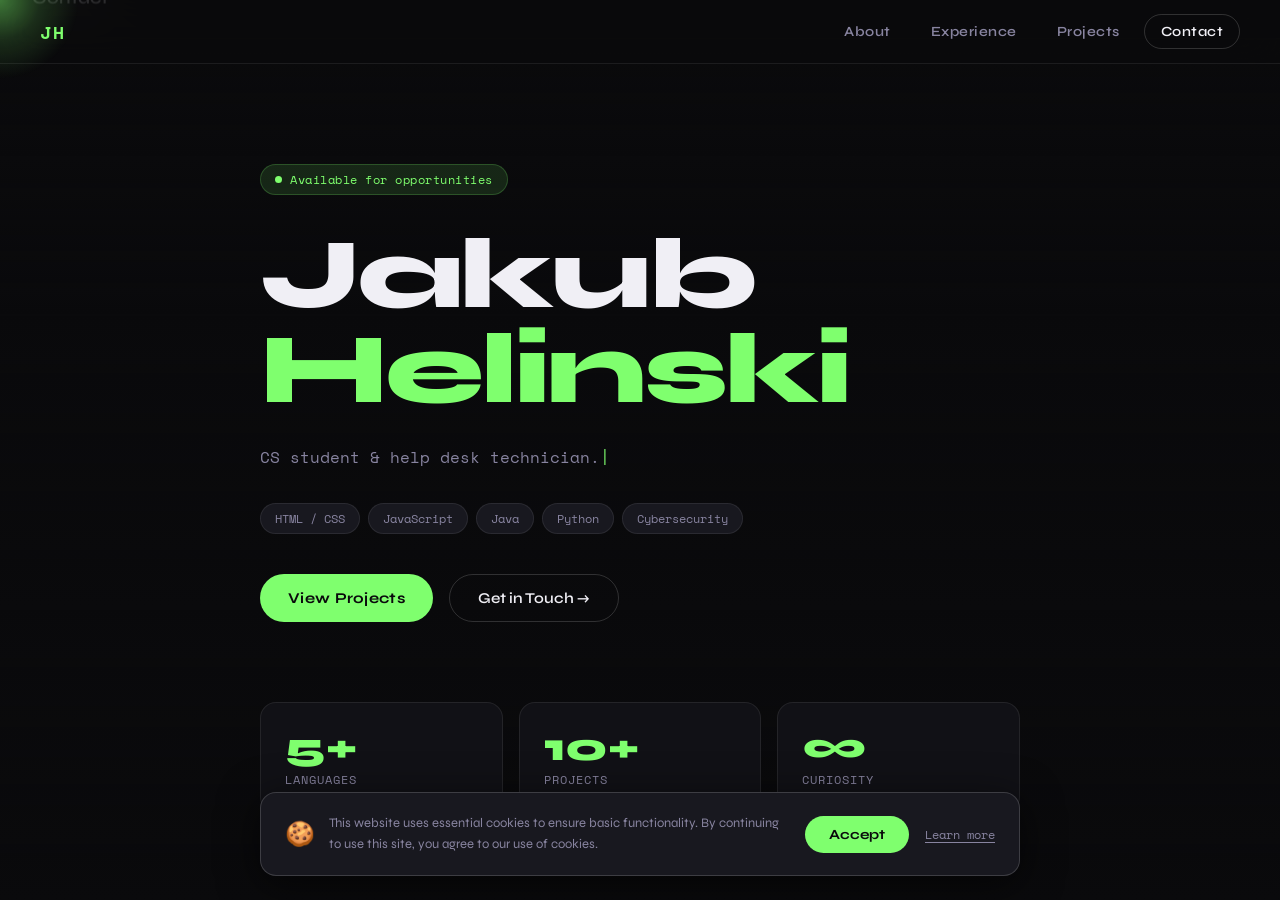
==== index.html @ bdeb1940 "Add files via upload" ====
<!DOCTYPE html>
<html lang="en">
<head>
    <meta charset="UTF-8">
    <meta name="viewport" content="width=device-width, initial-scale=1.0">
    <title>Jakub Helinski</title>
    <link rel="preconnect" href="https://fonts.googleapis.com">
    <link href="https://fonts.googleapis.com/css2?family=Space+Mono:ital,wght@0,400;0,700;1,400&family=Syne:wght@400;600;700;800&display=swap" rel="stylesheet">
    <link rel="stylesheet" href="style.css">
    <link rel="icon" type="image/png" sizes="32x32" href="logo/favicon-32x32.png">
    <link rel="icon" type="image/png" sizes="16x16" href="logo/favicon-16x16.png">
    <link rel="apple-touch-icon" sizes="180x180" href="logo/apple-touch-icon.png">
    <meta name="description" content="Jakub Helinski — CS student, help desk technician, and developer passionate about cybersecurity and building cool things.">

    <!-- Google / Search preview -->
    <meta property="og:title" content="Jakub Helinski">
    <meta property="og:url" content="https://jakubhelinski.com">
    <meta property="og:description" content="CS student & developer passionate about cybersecurity and web development.">
    <meta property="og:type" content="website">
    <meta property="og:image" content="https://jakubhelinski.com/preview.png">
</head>
<body>

<!-- Cursor glow -->
<div class="cursor-glow" id="cursor"></div>

<!-- Parallax mountain background -->
<div class="mountain-bg" id="mountain-bg"></div>
<div class="mountain-overlay"></div>

<!-- NAV -->
<nav class="nav" id="nav">
    <a href="#" class="nav-logo" onclick="showSection('home')">JH</a>
    <div class="nav-links">
        <button class="nav-btn" onclick="showSection('about')">About</button>
        <button class="nav-btn" onclick="showSection('resume')">Experience</button>
        <button class="nav-btn" onclick="showSection('projects')">Projects</button>
        <button class="nav-btn contact-btn" onclick="showSection('contact')">Contact</button>
    </div>
    <button class="hamburger" id="hamburger" aria-label="Menu">
        <span></span><span></span><span></span>
    </button>
</nav>

<!-- Mobile drawer -->
<div class="mobile-menu" id="mobile-menu">
    <button onclick="showSection('about'); closeMobile()">About</button>
    <button onclick="showSection('resume'); closeMobile()">Experience</button>
    <button onclick="showSection('projects'); closeMobile()">Projects</button>
    <button onclick="showSection('contact'); closeMobile()">Contact</button>
</div>

<!-- MAIN -->
<main class="main">

    <!-- HOME -->
    <section class="section active" id="section-home">
        <div class="hero">
            <div class="hero-tag">
                <span class="dot"></span>
                Available for opportunities
            </div>
            <h1 class="hero-title">
                <span class="line">Jakub</span>
                <span class="line accent">Helinski</span>
            </h1>
            <p class="hero-sub" id="typed-sub"></p>
            <div class="hero-chips">
                <span class="chip">HTML / CSS</span>
                <span class="chip">JavaScript</span>
                <span class="chip">Java</span>
                <span class="chip">Python</span>
                <span class="chip">Cybersecurity</span>
            </div>
            <div class="hero-actions">
                <button class="btn-primary" onclick="showSection('projects')">View Projects</button>
                <button class="btn-ghost" onclick="showSection('contact')">Get in Touch →</button>
            </div>
        </div>
        <!-- Floating stat cards -->
        <div class="stat-cards">
            <div class="stat-card">
                <span class="stat-num">5+</span>
                <span class="stat-label">Languages</span>
            </div>
            <div class="stat-card">
                <span class="stat-num">10+</span>
                <span class="stat-label">Projects</span>
            </div>
            <div class="stat-card">
                <span class="stat-num">∞</span>
                <span class="stat-label">Curiosity</span>
            </div>
        </div>
    </section>

    <!-- ABOUT -->
    <section class="section" id="section-about">
        <div class="page-header">
            <span class="page-num">01</span>
            <h2 class="page-title">About Me</h2>
        </div>
        <div class="about-grid">
            <div class="about-text">
                <p>I'm a computer science student and help desk technician with a passion for coding and cybersecurity. Between coursework and work, I'm constantly building, learning, and pushing the limits of what I can create.</p>
                <p>My goal is to grow into a professional programmer or cybersecurity specialist — someone who builds things that matter and protects systems that need it.</p>
                <div class="thm-badge">
                    <iframe src="https://tryhackme.com/api/v2/badges/public-profile?userPublicId=4983279" title="TryHackMe badge"></iframe>
                </div>
            </div>
            <div class="skills-panel">
                <div class="skills-group">
                    <h3 class="skills-label">Proficient</h3>
                    <div class="skill-pills">
                        <span class="pill pill-green">HTML</span>
                        <span class="pill pill-green">CSS</span>
                        <span class="pill pill-green">JavaScript</span>
                        <span class="pill pill-green">Java</span>
                        <span class="pill pill-green">Python</span>
                    </div>
                </div>
                <div class="skills-group">
                    <h3 class="skills-label">Familiar</h3>
                    <div class="skill-pills">
                        <span class="pill pill-dim">PHP</span>
                        <span class="pill pill-dim">MySQL</span>
                        <span class="pill pill-dim">C++</span>
                        <span class="pill pill-dim">C</span>
                    </div>
                </div>
                <div class="skills-group">
                    <h3 class="skills-label">Interests</h3>
                    <div class="skill-pills">
                        <span class="pill pill-blue">Cybersecurity</span>
                        <span class="pill pill-blue">Web Dev</span>
                        <span class="pill pill-blue">Linux</span>
                        <span class="pill pill-blue">Networking</span>
                    </div>
                </div>
            </div>
        </div>
    </section>


    <!-- RESUME -->
    <section class="section" id="section-resume">
        <div class="page-header">
            <span class="page-num">02</span>
            <h2 class="page-title">Experience</h2>
            <div class="download-wrap">
                <button class="btn-download" id="download-btn" onclick="toggleLangPicker()">
                    ⬇ Download Resume
                </button>
                <div class="lang-picker" id="lang-picker">
                    <a href="resume_en.pdf" target="_blank" rel="noopener" class="lang-option">
                        <span class="lang-flag">🇺🇸</span>
                        <div>
                            <span class="lang-name">English</span>
                            <span class="lang-sub">Resume</span>
                        </div>
                    </a>
                    <a href="resume_pl.pdf" target="_blank" rel="noopener" class="lang-option">
                        <span class="lang-flag">🇵🇱</span>
                        <div>
                            <span class="lang-name">Polish</span>
                            <span class="lang-sub">Klasyczne CV</span>
                        </div>
                    </a>
                </div>
            </div>
        </div>
        <div class="timeline-wrap">
            <div class="timeline">

                <div class="timeline-item">
                    <div class="timeline-marker current"></div>
                    <div class="timeline-card">
                        <div class="timeline-header">
                            <div>
                                <h3 class="timeline-role">Service Desk Student Assistant</h3>
                                <span class="timeline-employer">University of Colorado Denver | Anschutz Medical Campus</span>
                            </div>
                            <div class="timeline-meta">
                                <span class="timeline-badge current-badge">Current</span>
                                <span class="timeline-date">03/2026 — Present</span>
                                <span class="timeline-location">📍 Denver, CO USA</span>
                            </div>
                        </div>
                        <ul class="timeline-bullets">
                            <li>Providing account and software support for students, faculty, and staff of Denver and Anschutz campuses</li>
                            <li>Working in CISCO Finesse, DUO, Oracle Identity Manager and Confluence</li>
                        </ul>
                        <div class="timeline-tags">
                            <span class="pill pill-green">IT Support</span>
                            <span class="pill pill-green">Active Directory</span>
                            <span class="pill pill-green">TeamDynamix</span>
                            <span class="pill pill-green">DUO</span>
                            <span class="pill pill-green">Confluence</span>
                            <span class="pill pill-green">Finesse</span>
                            <span class="pill pill-green">OIM</span>
                        </div>
                    </div>
                </div>

                <div class="timeline-item">
                    <div class="timeline-marker"></div>
                    <div class="timeline-card">
                        <div class="timeline-header">
                            <div>
                                <h3 class="timeline-role">ITS Help Desk Technician</h3>
                                <span class="timeline-employer">Massasoit Community College</span>
                            </div>
                            <div class="timeline-meta">
                                <span class="timeline-duration">1 yr 4 mos</span>
                                <span class="timeline-date">08/2024 — 12/2025</span>
                                <span class="timeline-location">📍 Brockton, MA USA</span>
                            </div>
                        </div>
                        <ul class="timeline-bullets">
                            <li>Provided IT support to students and faculty</li>
                            <li>Imaged and configured devices for classroom and faculty use</li>
                            <li>Used enterprise tools including Microsoft Azure, Active Directory, TeamDynamix and Argos</li>
                        </ul>
                        <div class="timeline-tags">
                            <span class="pill pill-blue">Azure</span>
                            <span class="pill pill-blue">Active Directory</span>
                            <span class="pill pill-blue">TeamDynamix</span>
                            <span class="pill pill-blue">Argos</span>
                        </div>
                    </div>
                </div>

                <div class="timeline-item">
                    <div class="timeline-marker"></div>
                    <div class="timeline-card">
                        <div class="timeline-header">
                            <div>
                                <h3 class="timeline-role">Intern</h3>
                                <span class="timeline-employer">Tax Office (Urząd Skarbowy w Krośnie)</span>
                            </div>
                            <div class="timeline-meta">
                                <span class="timeline-duration">6 mos</span>
                                <span class="timeline-date">02/2023 — 08/2023</span>
                                <span class="timeline-location">📍 Krosno, Poland</span>
                            </div>
                        </div>
                        <ul class="timeline-bullets">
                            <li>Streamlined office processes for improved efficiency and time management through regular organization and filing</li>
                        </ul>
                        <div class="timeline-tags">
                            <span class="pill pill-dim">Office Administration</span>
                            <span class="pill pill-dim">Process Improvement</span>
                        </div>
                    </div>
                </div>

                <div class="timeline-item">
                    <div class="timeline-marker"></div>
                    <div class="timeline-card">
                        <div class="timeline-header">
                            <div>
                                <h3 class="timeline-role">Intern</h3>
                                <span class="timeline-employer">Mikrotech</span>
                            </div>
                            <div class="timeline-meta">
                                <span class="timeline-duration">8 mos</span>
                                <span class="timeline-date">09/2018 — 05/2019</span>
                                <span class="timeline-location">📍 Krosno, Poland</span>
                            </div>
                        </div>
                        <ul class="timeline-bullets">
                            <li>Gained hands-on experience in various software programs, increasing proficiency and expanding technical skill set</li>
                        </ul>
                        <div class="timeline-tags">
                            <span class="pill pill-dim">Technical Support</span>
                            <span class="pill pill-dim">Software Proficiency</span>
                        </div>
                    </div>
                </div>

            </div>
        </div>
    </section>

    <!-- PROJECTS -->
    <section class="section" id="section-projects">
        <div class="page-header">
            <span class="page-num">03</span>
            <h2 class="page-title">Projects</h2>
        </div>
        <div class="projects-grid">

            <div class="proj-card">
                <div class="proj-header">
                    <span class="proj-icon">🌐</span>
                    <span class="proj-tag">HTML · CSS · JS</span>
                </div>
                <h3>Portfolio Website</h3>
                <p>The exact site you're browsing right now — built from scratch with responsive design, parallax effects, and smooth navigation.</p>
                <div class="proj-footer">
                    <span class="proj-badge">Live</span>
                </div>
            </div>

            <a class="proj-card" href="http://www.krosnoadwokat.pl" target="_blank" rel="noopener">
                <div class="proj-header">
                    <span class="proj-icon">⚖️</span>
                    <span class="proj-tag">HTML · CSS · JS</span>
                </div>
                <h3>Law Firm Website</h3>
                <p>A professional website built with WordPress for a Polish law firm — clean, client-ready, and fully live.</p>
                <div class="proj-footer">
                    <span class="proj-badge proj-badge-gh">Visit ↗</span>
                </div>
            </a>
            
            <a class="proj-card" href="https://helinskij.github.io/paper_football/" target="_blank" rel="noopener">
                <div class="proj-header">
                    <span class="proj-icon">⚽</span>
                    <span class="proj-tag">HTML · CSS · JS</span>
                </div>
                <h3>Paper Football</h3>
                <p>Classic game you probably played on paper in high school, now with better design and available online.</p>
                <div class="proj-footer">
                    <span class="proj-badge proj-badge-gh">Visit ↗</span>
                </div>
            </a>

            <a class="proj-card" href="https://github.com/helinskij/snake_game" target="_blank" rel="noopener">
                <div class="proj-header">
                    <span class="proj-icon">🐍</span>
                    <span class="proj-tag">Python</span>
                </div>
                <h3>Snake Game</h3>
                <p>The classic Snake game recreated in Python — smooth controls, score tracking, and increasing difficulty.</p>
                <div class="proj-footer">
                    <span class="proj-badge proj-badge-gh">GitHub ↗</span>
                </div>
            </a>

            <a class="proj-card" href="https://github.com/helinskij/cross_the_road" target="_blank" rel="noopener">
                <div class="proj-header">
                    <span class="proj-icon">🐸</span>
                    <span class="proj-tag">Python</span>
                </div>
                <h3>Crossy Road</h3>
                <p>A Crossy Road-inspired game built in Python — dodge traffic, cross lanes, and survive as long as you can.</p>
                <div class="proj-footer">
                    <span class="proj-badge proj-badge-gh">GitHub ↗</span>
                </div>
            </a>

            <a class="proj-card" href="https://github.com/helinskij/pong_game" target="_blank" rel="noopener">
                <div class="proj-header">
                    <span class="proj-icon">🏓</span>
                    <span class="proj-tag">Python</span>
                </div>
                <h3>Pong Game</h3>
                <p>The original arcade classic — two paddles, one ball, built entirely in Python with smooth gameplay.</p>
                <div class="proj-footer">
                    <span class="proj-badge proj-badge-gh">GitHub ↗</span>
                </div>
            </a>

            <a class="proj-card" href="https://github.com/helinskij/To-Do-app" target="_blank" rel="noopener">
                <div class="proj-header">
                    <span class="proj-icon">✅</span>
                    <span class="proj-tag">HTML · CSS · JS</span>
                </div>
                <h3>To-Do App</h3>
                <p>A clean, minimal task manager built with vanilla JS. Add, complete, and delete tasks with smooth interactions.</p>
                <div class="proj-footer">
                    <span class="proj-badge proj-badge-gh">GitHub ↗</span>
                </div>
            </a>

            <a class="proj-card" href="https://github.com/helinskij/Calculator" target="_blank" rel="noopener">
                <div class="proj-header">
                    <span class="proj-icon">🔢</span>
                    <span class="proj-tag">HTML · CSS · JS</span>
                </div>
                <h3>Calculator App</h3>
                <p>A fully functional calculator built with HTML, CSS, and JavaScript — clean UI with keyboard support.</p>
                <div class="proj-footer">
                    <span class="proj-badge proj-badge-gh">GitHub ↗</span>
                </div>
            </a>

            <a class="proj-card" href="https://github.com/helinskij/console_blackjack_with_deposit" target="_blank" rel="noopener">
                <div class="proj-header">
                    <span class="proj-icon">🃏</span>
                    <span class="proj-tag">Python</span>
                </div>
                <h3>Console BlackJack</h3>
                <p>A fun console-based Blackjack game in Python — complete with a deposit system, betting, and full game logic.</p>
                <div class="proj-footer">
                    <span class="proj-badge proj-badge-gh">GitHub ↗</span>
                </div>
            </a>

            <a class="proj-card" href="https://github.com/helinskij/bank-management-system" target="_blank" rel="noopener">
                <div class="proj-header">
                    <span class="proj-icon">🏦</span>
                    <span class="proj-tag">Java · OOP</span>
                </div>
                <h3>Bank Management System</h3>
                <p>A Java-based banking simulation showcasing OOP principles — account creation, deposits, withdrawals, and balance checks.</p>
                <div class="proj-footer">
                    <span class="proj-badge proj-badge-gh">GitHub ↗</span>
                </div>
            </a>

            <div class="proj-card proj-card-soon">
                <div class="proj-header">
                    <span class="proj-icon">🚀</span>
                    <span class="proj-tag">In progress</span>
                </div>
                <h3>More coming soon…</h3>
                <p>Always building something new. Check back soon or reach out to collaborate.</p>
                <div class="proj-footer"></div>
            </div>

        </div>
    </section>

    <!-- CONTACT -->
    <section class="section" id="section-contact">
        <div class="page-header">
            <span class="page-num">04</span>
            <h2 class="page-title">Contact</h2>
        </div>
        <div class="contact-wrap">
            <div class="contact-info">
                <p class="contact-tagline">Let's build something great together.</p>
                <div class="contact-email">
                    <span class="contact-email-label">Direct email</span>
                    <a href="mailto:contact@jakubhelinski.com">contact@jakubhelinski.com</a>
                </div>
            </div>
            <form class="contact-form" action="https://formspree.io/f/mnnqgyyn" method="POST">
                <div class="form-row">
                    <div class="form-group">
                        <label for="name">Name</label>
                        <input type="text" id="name" name="name" required placeholder="Your name">
                    </div>
                    <div class="form-group">
                        <label for="email">Email</label>
                        <input type="email" id="email" name="email" required placeholder="you@example.com">
                    </div>
                </div>
                <div class="form-group">
                    <label for="subject">Subject</label>
                    <input type="text" id="subject" name="subject" required placeholder="What's this about?">
                </div>
                <div class="form-group">
                    <label for="message">Message</label>
                    <textarea id="message" name="message" rows="5" required placeholder="Tell me more..."></textarea>
                </div>
                <button type="submit" class="btn-primary">Send Message →</button>
            </form>
        </div>
    </section>

</main>


    <!-- Cookie Banner -->
    <div class="cookie-banner" id="cookie-banner">
        <div class="cookie-content">
            <span class="cookie-icon">🍪</span>
            <p>This website uses essential cookies to ensure basic functionality. By continuing to use this site, you agree to our use of cookies.</p>
        </div>
        <div class="cookie-actions">
            <button class="cookie-accept" onclick="acceptCookies()">Accept</button>
            <a href="https://en.wikipedia.org/wiki/HTTP_cookie" class="cookie-learn">Learn more</a>
        </div>
    </div>
<script src="app.js"></script>
</body>
</html>
---- style.css ----
*, *::before, *::after {
    margin: 0; padding: 0;
    box-sizing: border-box;
}

:root {
    --bg: #0a0a0c;
    --surface: #111116;
    --surface2: #18181f;
    --border: rgba(255,255,255,0.08);
    --border-hover: rgba(255,255,255,0.16);
    --text: #f0eff5;
    --text-muted: #8884a0;
    --accent: #7fff6e;
    --accent-dim: rgba(127,255,110,0.12);
    --accent-glow: rgba(127,255,110,0.3);
    --blue: #5b9bff;
    --blue-dim: rgba(91,155,255,0.12);
    --font-display: 'Syne', sans-serif;
    --font-mono: 'Space Mono', monospace;
    --nav-h: 64px;
    --ease: cubic-bezier(0.16, 1, 0.3, 1);
}

html { scroll-behavior: smooth; }

body {
    background: var(--bg);
    color: var(--text);
    font-family: var(--font-display);
    min-height: 100vh;
    overflow-x: hidden;
    cursor: none;
}

/* ── CURSOR ── */
.cursor-glow {
    width: 160px;
    height: 160px;
    border-radius: 50%;
    background: radial-gradient(circle, rgba(127,255,110,0.45) 0%, rgba(127,255,110,0.15) 35%, transparent 70%);
    position: fixed;
    top: 0; left: 0;
    pointer-events: none;
    transform: translate(-50%, -50%);
    z-index: 9999;
    transition: opacity 0.3s, width 0.3s ease, height 0.3s ease;
}

/* ── MOUNTAIN BG ── */
.mountain-bg {
    position: fixed;
    inset: 0;
    background: url('mountains.png') bottom center / cover no-repeat;
    opacity: 0.18;
    z-index: 0;
    will-change: transform;
}

.mountain-overlay {
    position: fixed;
    inset: 0;
    background: linear-gradient(to bottom, var(--bg) 0%, transparent 35%, var(--bg) 100%);
    z-index: 1;
    pointer-events: none;
}

/* ── NAV ── */
.nav {
    position: fixed;
    top: 0; left: 0; right: 0;
    height: var(--nav-h);
    display: flex;
    align-items: center;
    justify-content: space-between;
    padding: 0 40px;
    z-index: 100;
    backdrop-filter: blur(20px);
    -webkit-backdrop-filter: blur(20px);
    background: rgba(10,10,12,0.7);
    border-bottom: 1px solid var(--border);
    transition: background 0.3s;
}

.nav-logo {
    font-family: var(--font-mono);
    font-size: 18px;
    font-weight: 700;
    color: var(--accent);
    text-decoration: none;
    letter-spacing: 2px;
    cursor: none;
}

.nav-links {
    display: flex;
    gap: 8px;
    align-items: center;
}

.nav-btn {
    background: transparent;
    border: none;
    color: var(--text-muted);
    font-family: var(--font-display);
    font-size: 14px;
    font-weight: 600;
    padding: 8px 16px;
    border-radius: 100px;
    cursor: none;
    transition: color 0.2s, background 0.2s;
    letter-spacing: 0.5px;
}
.nav-btn:hover { color: var(--text); background: rgba(255,255,255,0.06); }

.contact-btn {
    border: 1px solid var(--border-hover) !important;
    color: var(--text) !important;
}
.contact-btn:hover {
    border-color: var(--accent) !important;
    color: var(--accent) !important;
    background: var(--accent-dim) !important;
}

/* hamburger */
.hamburger {
    display: none;
    flex-direction: column;
    gap: 5px;
    background: none;
    border: none;
    cursor: none;
    padding: 4px;
}
.hamburger span {
    display: block;
    width: 22px;
    height: 2px;
    background: var(--text);
    border-radius: 2px;
    transition: all 0.3s var(--ease);
}
.hamburger.open span:nth-child(1) { transform: rotate(45deg) translate(5px,5px); }
.hamburger.open span:nth-child(2) { opacity: 0; }
.hamburger.open span:nth-child(3) { transform: rotate(-45deg) translate(5px,-5px); }

.mobile-menu {
    position: fixed;
    top: var(--nav-h);
    left: 0; right: 0;
    background: rgba(10,10,12,0.97);
    backdrop-filter: blur(20px);
    border-bottom: 1px solid var(--border);
    z-index: 99;
    display: flex;
    flex-direction: column;
    padding: 16px;
    gap: 4px;
    transform: translateY(-110%);
    transition: transform 0.4s var(--ease);
}
.mobile-menu.open { transform: translateY(0); }
.mobile-menu button {
    background: none;
    border: none;
    color: var(--text);
    font-family: var(--font-display);
    font-size: 18px;
    font-weight: 600;
    text-align: left;
    padding: 14px 16px;
    border-radius: 10px;
    cursor: default;
    transition: background 0.2s, color 0.2s;
}
.mobile-menu button:hover { background: var(--surface2); color: var(--accent); }

/* ── MAIN & SECTIONS ── */
.main {
    position: relative;
    z-index: 2;
    min-height: 100vh;
    padding-top: var(--nav-h);
}

.section {
    display: none;
    min-height: calc(100vh - var(--nav-h));
    padding: 80px 60px;
    animation: fadeUp 0.5s var(--ease) both;
}
.section.active { display: block; }

@keyframes fadeUp {
    from { opacity: 0; transform: translateY(24px); }
    to { opacity: 1; transform: translateY(0); }
}

/* ── HOME / HERO ── */
.hero {
    max-width: 760px;
    margin: 0 auto;
    padding-top: 20px;
}

.hero-tag {
    display: inline-flex;
    align-items: center;
    gap: 8px;
    font-family: var(--font-mono);
    font-size: 12px;
    color: var(--accent);
    background: var(--accent-dim);
    border: 1px solid rgba(127,255,110,0.2);
    padding: 6px 14px;
    border-radius: 100px;
    margin-bottom: 32px;
    letter-spacing: 0.5px;
}

.dot {
    width: 7px;
    height: 7px;
    border-radius: 50%;
    background: var(--accent);
    display: inline-block;
    animation: pulse 2s ease-in-out infinite;
}

@keyframes pulse {
    0%, 100% { box-shadow: 0 0 0 0 var(--accent-glow); }
    50% { box-shadow: 0 0 0 6px transparent; }
}

.hero-title {
    font-size: clamp(56px, 9vw, 100px);
    font-weight: 800;
    line-height: 0.95;
    margin-bottom: 28px;
    letter-spacing: -3px;
}

.hero-title .line { display: block; }
.hero-title .accent { color: var(--accent); }

.hero-sub {
    font-family: var(--font-mono);
    font-size: 16px;
    color: var(--text-muted);
    min-height: 24px;
    margin-bottom: 32px;
    line-height: 1.6;
}

.hero-sub::after {
    content: '|';
    animation: blink 1s step-end infinite;
    color: var(--accent);
}

@keyframes blink { 0%,100% { opacity: 1; } 50% { opacity: 0; } }

.hero-chips {
    display: flex;
    flex-wrap: wrap;
    gap: 8px;
    margin-bottom: 40px;
}

.chip {
    font-family: var(--font-mono);
    font-size: 12px;
    padding: 6px 14px;
    background: var(--surface2);
    border: 1px solid var(--border);
    border-radius: 100px;
    color: var(--text-muted);
    transition: border-color 0.2s, color 0.2s;
}
.chip:hover { border-color: var(--accent); color: var(--accent); }

.hero-actions {
    display: flex;
    gap: 16px;
    flex-wrap: wrap;
    margin-bottom: 80px;
}

/* Stat cards */
.stat-cards {
    display: flex;
    gap: 16px;
    flex-wrap: wrap;
    max-width: 760px;
    margin: 0 auto;
}

.stat-card {
    flex: 1;
    min-width: 140px;
    background: var(--surface);
    border: 1px solid var(--border);
    border-radius: 16px;
    padding: 24px;
    display: flex;
    flex-direction: column;
    gap: 4px;
    transition: border-color 0.3s, transform 0.3s var(--ease);
}
.stat-card:hover { border-color: var(--accent); transform: translateY(-4px); }

.stat-num {
    font-size: 40px;
    font-weight: 800;
    color: var(--accent);
    line-height: 1;
}
.stat-label {
    font-family: var(--font-mono);
    font-size: 12px;
    color: var(--text-muted);
    letter-spacing: 1px;
    text-transform: uppercase;
}

/* ── BUTTONS ── */
.btn-primary {
    background: var(--accent);
    color: #0a0a0c;
    border: none;
    padding: 14px 28px;
    border-radius: 100px;
    font-family: var(--font-display);
    font-size: 15px;
    font-weight: 700;
    cursor: none;
    transition: box-shadow 0.3s, transform 0.2s var(--ease);
    letter-spacing: 0.3px;
}
.btn-primary:hover {
    box-shadow: 0 0 30px var(--accent-glow);
    transform: translateY(-2px);
}

.btn-ghost {
    background: transparent;
    color: var(--text);
    border: 1px solid var(--border-hover);
    padding: 14px 28px;
    border-radius: 100px;
    font-family: var(--font-display);
    font-size: 15px;
    font-weight: 600;
    cursor: none;
    transition: border-color 0.2s, color 0.2s;
}
.btn-ghost:hover { border-color: var(--text); color: var(--accent); }

/* ── PAGE HEADER ── */
.page-header {
    display: flex;
    align-items: baseline;
    gap: 20px;
    margin-bottom: 56px;
    max-width: 900px;
    margin-left: auto;
    margin-right: auto;
    position: relative;
}

.page-num {
    font-family: var(--font-mono);
    font-size: 12px;
    color: var(--accent);
    letter-spacing: 2px;
}

.page-title {
    font-size: clamp(36px, 5vw, 56px);
    font-weight: 800;
    letter-spacing: -2px;
    line-height: 1;
}

/* ── ABOUT ── */
.about-grid {
    display: grid;
    grid-template-columns: 1fr 1fr;
    gap: 48px;
    max-width: 900px;
    margin: 0 auto;
}

.about-text p {
    font-size: 17px;
    line-height: 1.75;
    color: rgba(240,239,245,0.8);
    margin-bottom: 20px;
}

.thm-badge {
    margin-top: 32px;
    overflow: hidden;
    width: fit-content;
}

.thm-badge iframe {
    border: none;
    width: 500px;
    height: 120px;
    display: block;
    transform: scale(0.85);
    transform-origin: top left;
    margin-bottom: -18px;
}

.skills-panel {
    display: flex;
    flex-direction: column;
    gap: 28px;
}

.skills-label {
    font-family: var(--font-mono);
    font-size: 11px;
    letter-spacing: 2px;
    text-transform: uppercase;
    color: var(--text-muted);
    margin-bottom: 12px;
}

.skill-pills {
    display: flex;
    flex-wrap: wrap;
    gap: 8px;
}

.pill {
    font-family: var(--font-mono);
    font-size: 12px;
    padding: 6px 14px;
    border-radius: 100px;
    font-weight: 400;
}

.pill-green {
    background: var(--accent-dim);
    border: 1px solid rgba(127,255,110,0.25);
    color: var(--accent);
}

.pill-dim {
    background: var(--surface2);
    border: 1px solid var(--border);
    color: var(--text-muted);
}

.pill-blue {
    background: var(--blue-dim);
    border: 1px solid rgba(91,155,255,0.25);
    color: var(--blue);
}

/* ── PROJECTS ── */
.projects-grid {
    display: grid;
    grid-template-columns: repeat(auto-fill, minmax(280px, 1fr));
    gap: 20px;
    max-width: 900px;
    margin: 0 auto;
}

.proj-card {
    background: var(--surface);
    border: 1px solid var(--border);
    border-radius: 18px;
    padding: 28px;
    display: flex;
    flex-direction: column;
    gap: 12px;
    text-decoration: none;
    color: inherit;
    transition: border-color 0.3s, transform 0.3s var(--ease), box-shadow 0.3s;
    cursor: none;
    position: relative;
    overflow: hidden;
}

.proj-card::before {
    content: '';
    position: absolute;
    inset: 0;
    background: radial-gradient(circle at 50% 0%, rgba(127,255,110,0.05) 0%, transparent 60%);
    opacity: 0;
    transition: opacity 0.3s;
}

.proj-card:hover {
    border-color: rgba(127,255,110,0.4);
    transform: translateY(-6px);
    box-shadow: 0 20px 40px rgba(0,0,0,0.4), 0 0 0 1px rgba(127,255,110,0.1);
}
.proj-card:hover::before { opacity: 1; }

.proj-card-soon {
    border-style: dashed;
    opacity: 0.6;
}
.proj-card-soon:hover { opacity: 1; }

.proj-header {
    display: flex;
    justify-content: space-between;
    align-items: center;
    margin-bottom: 4px;
}

.proj-icon { font-size: 28px; }

.proj-tag {
    font-family: var(--font-mono);
    font-size: 11px;
    color: var(--text-muted);
    background: var(--surface2);
    padding: 4px 10px;
    border-radius: 100px;
}

.proj-card h3 {
    font-size: 20px;
    font-weight: 700;
    color: var(--text);
    letter-spacing: -0.5px;
}

.proj-card p {
    font-size: 14px;
    color: var(--text-muted);
    line-height: 1.6;
    flex: 1;
}

.proj-footer { margin-top: 8px; }

.proj-badge {
    font-family: var(--font-mono);
    font-size: 11px;
    padding: 4px 10px;
    border-radius: 100px;
    background: var(--accent-dim);
    color: var(--accent);
    border: 1px solid rgba(127,255,110,0.2);
}

.proj-badge-gh {
    background: var(--surface2);
    color: var(--text-muted);
    border-color: var(--border);
}
.proj-card:hover .proj-badge-gh {
    color: var(--accent);
    border-color: rgba(127,255,110,0.3);
}

/* ── CONTACT ── */
.contact-wrap {
    max-width: 900px;
    margin: 0 auto;
    display: grid;
    grid-template-columns: 1fr 1.6fr;
    gap: 64px;
    align-items: start;
}

.contact-tagline {
    font-size: 24px;
    font-weight: 700;
    line-height: 1.3;
    margin-bottom: 32px;
    letter-spacing: -0.5px;
}

.contact-email-label {
    display: block;
    font-family: var(--font-mono);
    font-size: 11px;
    letter-spacing: 2px;
    text-transform: uppercase;
    color: var(--text-muted);
    margin-bottom: 6px;
}

.contact-email a {
    color: var(--accent);
    text-decoration: none;
    font-family: var(--font-mono);
    font-size: 13px;
    word-break: break-all;
    transition: opacity 0.2s;
}
.contact-email a:hover { opacity: 0.7; }

.contact-form {
    display: flex;
    flex-direction: column;
    gap: 20px;
}

.form-row {
    display: grid;
    grid-template-columns: 1fr 1fr;
    gap: 16px;
}

.form-group {
    display: flex;
    flex-direction: column;
    gap: 8px;
}

.form-group label {
    font-family: var(--font-mono);
    font-size: 11px;
    letter-spacing: 1.5px;
    text-transform: uppercase;
    color: var(--text-muted);
}

.form-group input,
.form-group textarea {
    background: var(--surface);
    border: 1px solid var(--border);
    border-radius: 10px;
    padding: 12px 16px;
    color: var(--text);
    font-family: var(--font-display);
    font-size: 14px;
    outline: none;
    transition: border-color 0.2s, box-shadow 0.2s;
    resize: vertical;
}

.form-group input::placeholder,
.form-group textarea::placeholder { color: var(--text-muted); opacity: 0.6; }

.form-group input:focus,
.form-group textarea:focus {
    border-color: var(--accent);
    box-shadow: 0 0 0 3px var(--accent-dim);
}

/* ── RESPONSIVE ── */
@media (max-width: 768px) {
    .nav { padding: 0 20px; }
    .nav-links { display: none; }
    .hamburger { display: flex; }

    .section { padding: 60px 24px; }
    .hero { padding-top: 40px; }

    .hero-title { letter-spacing: -2px; }

    .about-grid { grid-template-columns: 1fr; gap: 32px; }
    .contact-wrap { grid-template-columns: 1fr; gap: 40px; }
    .form-row { grid-template-columns: 1fr; }
    .stat-cards { gap: 12px; }

    .page-header {
        flex-wrap: wrap;
        margin-bottom: 36px;
    }

    .download-wrap {
        width: 100%;
        margin-left: 0;
        margin-top: 12px;
    }
    
    .cursor-glow {
        display: none;
    }

    .hamburger{
        cursor: default;
    }

    body{
        cursor: default;
    }

    

}

/* ── TIMELINE / RESUME ── */
.timeline-wrap {
    max-width: 800px;
    margin: 0 auto;
}

.timeline {
    position: relative;
    padding-left: 32px;
}

.timeline::before {
    content: '';
    position: absolute;
    left: 7px;
    top: 8px;
    bottom: 8px;
    width: 2px;
    background: linear-gradient(to bottom, var(--accent), rgba(127,255,110,0.1));
}

.timeline-item {
    position: relative;
    margin-bottom: 40px;
    opacity: 1;
    transform: translateX(0);
    transition: opacity 0.5s var(--ease), transform 0.5s var(--ease);
}

.timeline-item.visible {
    opacity: 1;
    transform: translateX(0);
}

.timeline-marker {
    position: absolute;
    left: -28px;
    top: 50%;
    transform: translateY(-50%);
    width: 14px;
    height: 14px;
    border-radius: 50%;
    background: var(--surface2);
    border: 2px solid var(--text-muted);
    transition: border-color 0.3s, background 0.3s;
    z-index: 1;
}

.timeline-marker.current {
    background: var(--accent);
    border-color: var(--accent);
    box-shadow: 0 0 12px var(--accent-glow);
}

.timeline-item:hover .timeline-marker {
    border-color: var(--accent);
    background: var(--accent-dim);
}

.timeline-card {
    background: var(--surface);
    border: 1px solid var(--border);
    border-radius: 16px;
    padding: 28px;
    display: flex;
    flex-direction: column;
    gap: 16px;
    transition: border-color 0.3s, transform 0.3s var(--ease), box-shadow 0.3s;
}

.timeline-card:hover {
    border-color: rgba(127,255,110,0.3);
    transform: translateX(6px);
    box-shadow: 0 8px 32px rgba(0,0,0,0.3);
}

.timeline-header {
    display: flex;
    justify-content: space-between;
    align-items: flex-start;
    gap: 16px;
    flex-wrap: wrap;
}

.timeline-role {
    font-size: 20px;
    font-weight: 700;
    color: var(--text);
    letter-spacing: -0.4px;
    margin-bottom: 4px;
}

.timeline-employer {
    font-family: var(--font-mono);
    font-size: 13px;
    color: var(--accent);
}

.timeline-meta {
    display: flex;
    flex-direction: column;
    align-items: flex-end;
    gap: 4px;
    flex-shrink: 0;
}

.timeline-date {
    font-family: var(--font-mono);
    font-size: 12px;
    color: var(--text-muted);
}

.timeline-location {
    font-family: var(--font-mono);
    font-size: 11px;
    color: var(--text-muted);
    opacity: 0.7;
}

.timeline-duration {
    font-family: var(--font-mono);
    font-size: 11px;
    color: var(--text-muted);
    background: var(--surface2);
    border: 1px solid var(--border);
    padding: 2px 8px;
    border-radius: 100px;
}

.timeline-badge {
    font-family: var(--font-mono);
    font-size: 11px;
    padding: 3px 10px;
    border-radius: 100px;
}

.current-badge {
    background: var(--accent-dim);
    border: 1px solid rgba(127,255,110,0.3);
    color: var(--accent);
}

.timeline-bullets {
    list-style: none;
    display: flex;
    flex-direction: column;
    gap: 8px;
}

.timeline-bullets li {
    font-size: 14px;
    color: rgba(240,239,245,0.75);
    line-height: 1.6;
    padding-left: 16px;
    position: relative;
}

.timeline-bullets li::before {
    content: '▸';
    position: absolute;
    left: 0;
    color: var(--accent);
    font-size: 12px;
}

.timeline-tags {
    display: flex;
    flex-wrap: wrap;
    gap: 8px;
}

@media (max-width: 768px) {
    .timeline-header {
        flex-direction: column;
        gap: 12px;
    }
    .timeline-meta {
        align-items: flex-start;
    }
    .timeline {
        padding-left: 24px;
    }
}

/* ── RESUME DOWNLOAD ── */
.btn-download {
    background: transparent;
    color: var(--accent);
    border: 1px solid rgba(127,255,110,0.4);
    padding: 10px 20px;
    border-radius: 100px;
    font-family: var(--font-display);
    font-size: 14px;
    font-weight: 600;
    cursor: none;
    transition: background 0.2s, box-shadow 0.2s;
    white-space: nowrap;
}

.btn-download:hover {
    background: var(--accent-dim);
    box-shadow: 0 0 20px var(--accent-glow);
}

.download-wrap {
    position: relative;
    margin-left: auto;
}

.lang-picker {
    display: none;
    position: absolute;
    top: calc(100% + 8px);
    right: 0;
    background: var(--surface2);
    border: 1px solid var(--border-hover);
    border-radius: 14px;
    overflow: hidden;
    z-index: 50;
    min-width: 220px;
    box-shadow: 0 16px 40px rgba(0,0,0,0.5);
}

.lang-picker.open {
    display: block;
}

.lang-option {
    display: flex;
    align-items: center;
    gap: 14px;
    padding: 16px 20px;
    text-decoration: none;
    color: var(--text);
    transition: background 0.2s;
    cursor: none;
}

.lang-option:hover {
    background: rgba(127,255,110,0.07);
}

.lang-option:not(:last-child) {
    border-bottom: 1px solid var(--border);
}

.lang-flag {
    font-size: 24px;
    line-height: 1;
}

.lang-name {
    display: block;
    font-size: 15px;
    font-weight: 600;
}

.lang-sub {
    display: block;
    font-family: var(--font-mono);
    font-size: 11px;
    color: var(--text-muted);
    margin-top: 2px;
}

/* ── COOKIE BANNER ── */
.cookie-banner {
    position: fixed;
    bottom: 24px;
    left: 50%;
    transform: translateX(-50%);
    width: calc(100% - 48px);
    max-width: 760px;
    background: var(--surface2);
    border: 1px solid var(--border-hover);
    border-radius: 16px;
    padding: 20px 24px;
    display: flex;
    align-items: center;
    justify-content: space-between;
    gap: 20px;
    z-index: 9998;
    box-shadow: 0 8px 40px rgba(0,0,0,0.6);
    transition: opacity 0.4s ease, transform 0.4s ease;
    flex-wrap: wrap;
}

.cookie-banner.hidden {
    opacity: 0;
    transform: translateX(-50%) translateY(20px);
    pointer-events: none;
}

.cookie-content {
    display: flex;
    align-items: center;
    gap: 14px;
    flex: 1;
    min-width: 200px;
}

.cookie-icon {
    font-size: 24px;
    flex-shrink: 0;
}

.cookie-content p {
    font-size: 13px;
    color: var(--text-muted);
    line-height: 1.6;
    margin: 0;
}

.cookie-actions {
    display: flex;
    align-items: center;
    gap: 16px;
    flex-shrink: 0;
}

.cookie-accept {
    background: var(--accent);
    color: #0a0a0c;
    border: none;
    padding: 10px 24px;
    border-radius: 100px;
    font-family: var(--font-display);
    font-size: 14px;
    font-weight: 700;
    cursor: pointer;
    transition: box-shadow 0.2s, transform 0.2s;
}

.cookie-accept:hover {
    box-shadow: 0 0 20px var(--accent-glow);
    transform: translateY(-2px);
}

.cookie-learn {
    font-family: var(--font-mono);
    font-size: 12px;
    color: var(--text-muted);
    text-decoration: underline;
    text-underline-offset: 3px;
    white-space: nowrap;
}

.cookie-learn:hover {
    color: var(--text);
}

@media (max-width: 768px) {
    .cookie-banner {
        bottom: 16px;
        padding: 16px;
        flex-direction: column;
        align-items: flex-start;
    }

    .cookie-actions {
        width: 100%;
        justify-content: space-between;
    }

    .cookie-accept {
        flex: 1;
        text-align: center;
    }
}
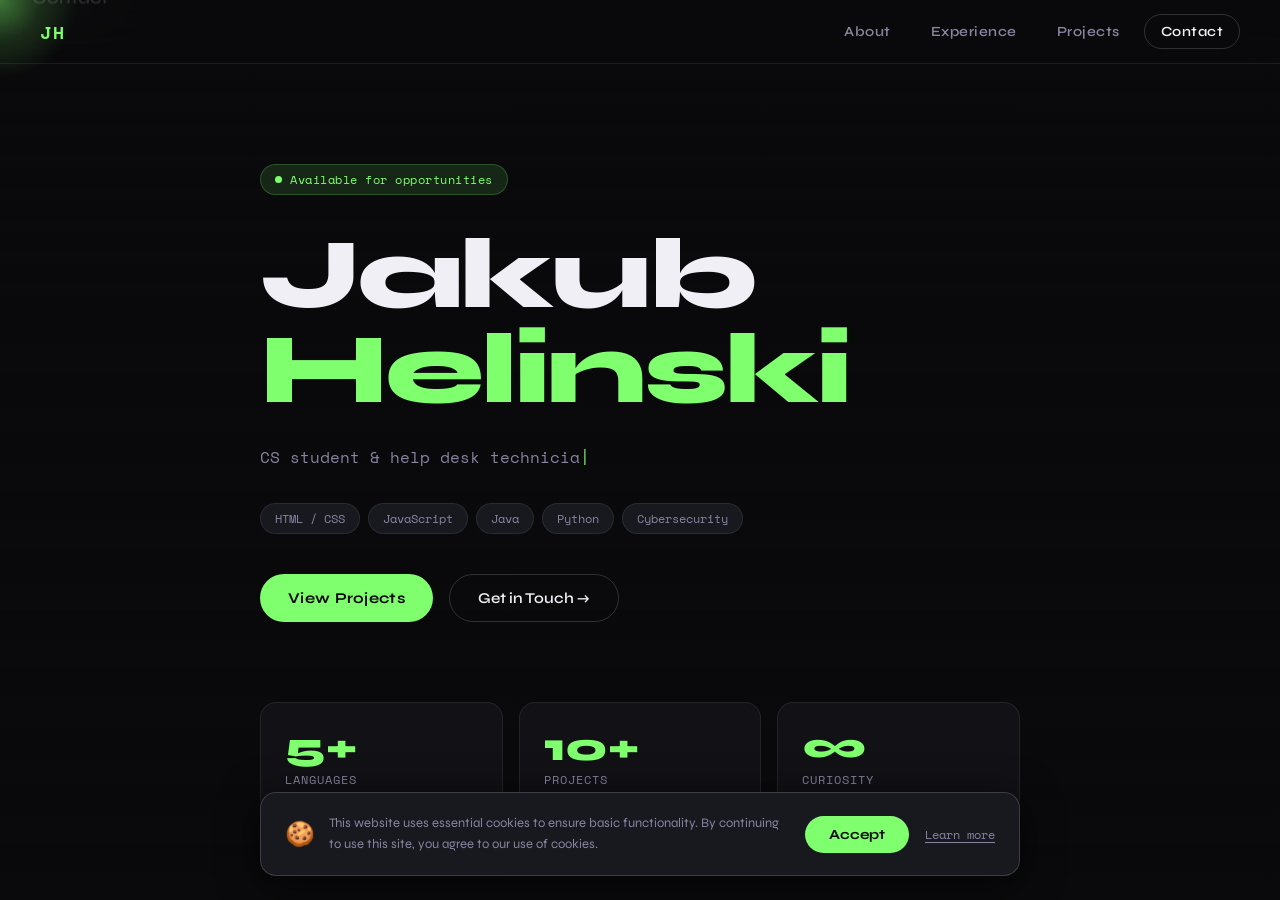
==== commit 457c3911: "Update favicon links in index" ====
--- a/index.html
+++ b/index.html
@@ -7,9 +7,9 @@
     <link rel="preconnect" href="https://fonts.googleapis.com">
     <link href="https://fonts.googleapis.com/css2?family=Space+Mono:ital,wght@0,400;0,700;1,400&family=Syne:wght@400;600;700;800&display=swap" rel="stylesheet">
     <link rel="stylesheet" href="style.css">
-    <link rel="icon" type="image/png" sizes="32x32" href="logo/favicon-32x32.png">
-    <link rel="icon" type="image/png" sizes="16x16" href="logo/favicon-16x16.png">
-    <link rel="apple-touch-icon" sizes="180x180" href="logo/apple-touch-icon.png">
+    <link rel="icon" type="image/png" sizes="32x32" href="favicon-32x32.png">
+    <link rel="icon" type="image/png" sizes="16x16" href="favicon-16x16.png">
+    <link rel="apple-touch-icon" sizes="180x180" href="apple-touch-icon.png">
     <meta name="description" content="Jakub Helinski — CS student, help desk technician, and developer passionate about cybersecurity and building cool things.">
 
     <!-- Google / Search preview -->
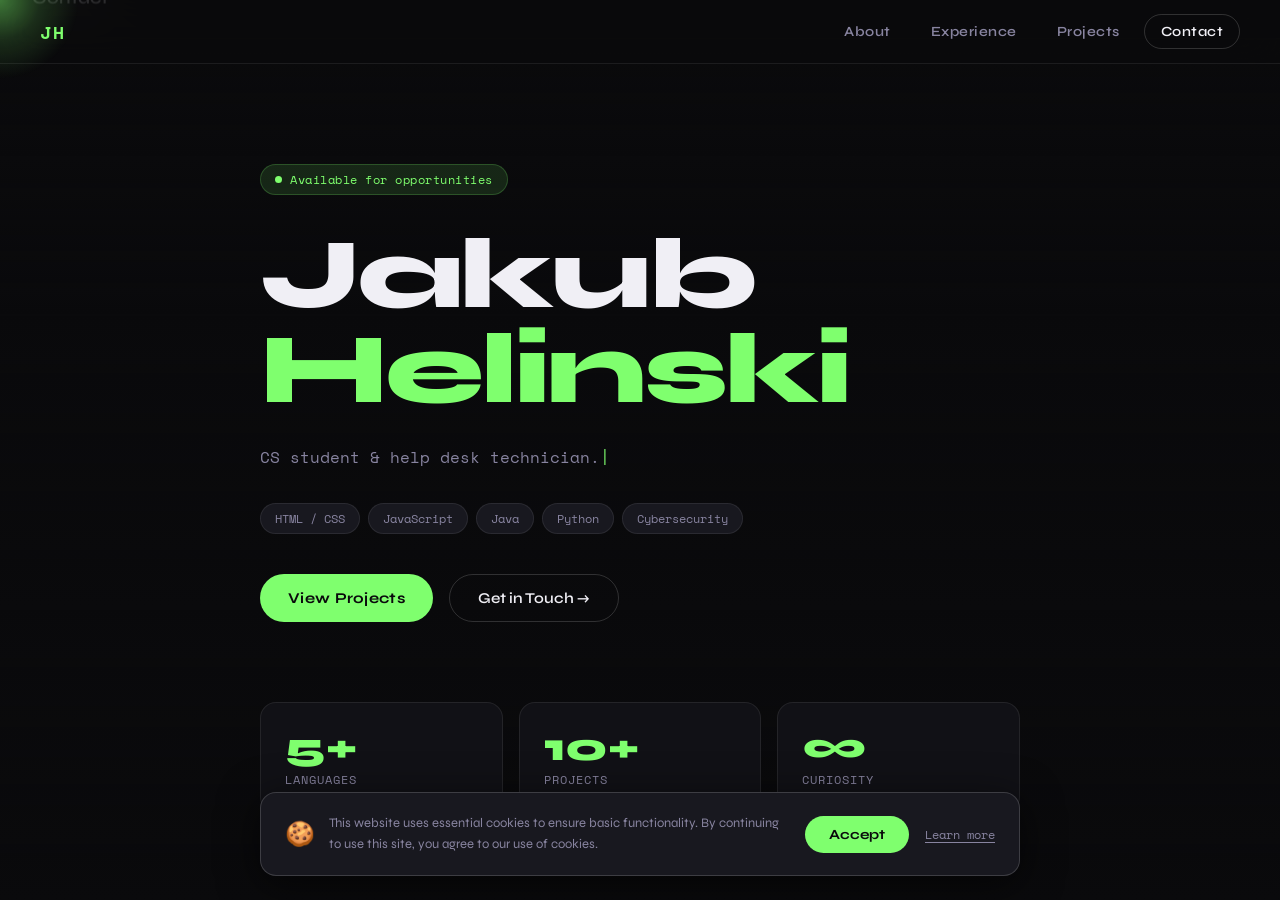
==== commit 561b0cf0: "Update favicon links to use root-relative paths" ====
--- a/index.html
+++ b/index.html
@@ -7,9 +7,9 @@
     <link rel="preconnect" href="https://fonts.googleapis.com">
     <link href="https://fonts.googleapis.com/css2?family=Space+Mono:ital,wght@0,400;0,700;1,400&family=Syne:wght@400;600;700;800&display=swap" rel="stylesheet">
     <link rel="stylesheet" href="style.css">
-    <link rel="icon" type="image/png" sizes="32x32" href="favicon-32x32.png">
-    <link rel="icon" type="image/png" sizes="16x16" href="favicon-16x16.png">
-    <link rel="apple-touch-icon" sizes="180x180" href="apple-touch-icon.png">
+    <link rel="icon" type="image/png" sizes="32x32" href="/favicon-32x32.png">
+    <link rel="icon" type="image/png" sizes="16x16" href="/favicon-16x16.png">
+    <link rel="apple-touch-icon" sizes="180x180" href="/apple-touch-icon.png">
     <meta name="description" content="Jakub Helinski — CS student, help desk technician, and developer passionate about cybersecurity and building cool things.">
 
     <!-- Google / Search preview -->
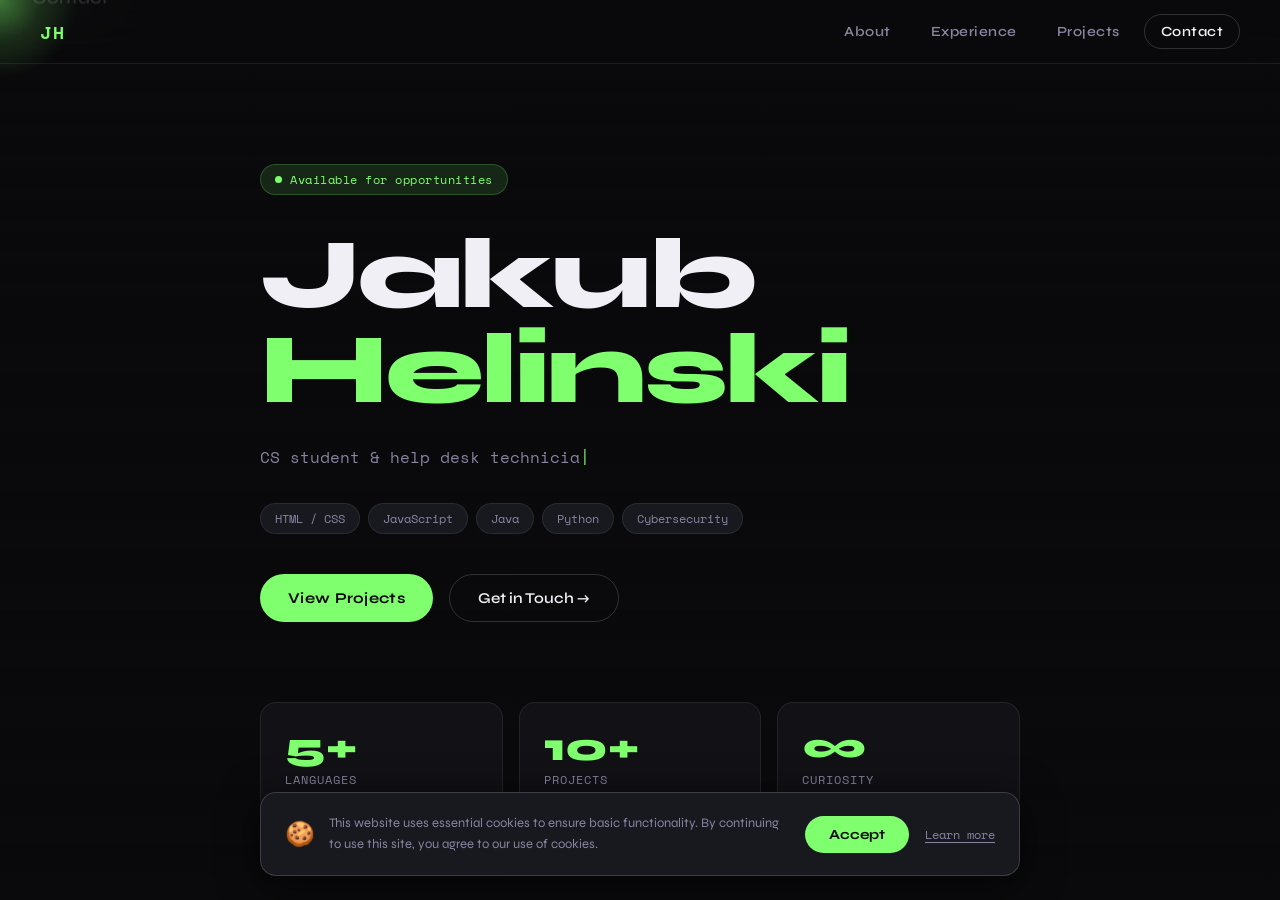
==== commit 11bbf4c8: "Update contact email address in index.html" ====
--- a/index.html
+++ b/index.html
@@ -434,7 +434,7 @@
                 <p class="contact-tagline">Let's build something great together.</p>
                 <div class="contact-email">
                     <span class="contact-email-label">Direct email</span>
-                    <a href="mailto:contact@jakubhelinski.com">contact@jakubhelinski.com</a>
+                    <a href="mailto:contact@jakubhelinski.com">kontakt@hekro.pl</a>
                 </div>
             </div>
             <form class="contact-form" action="https://formspree.io/f/mnnqgyyn" method="POST">
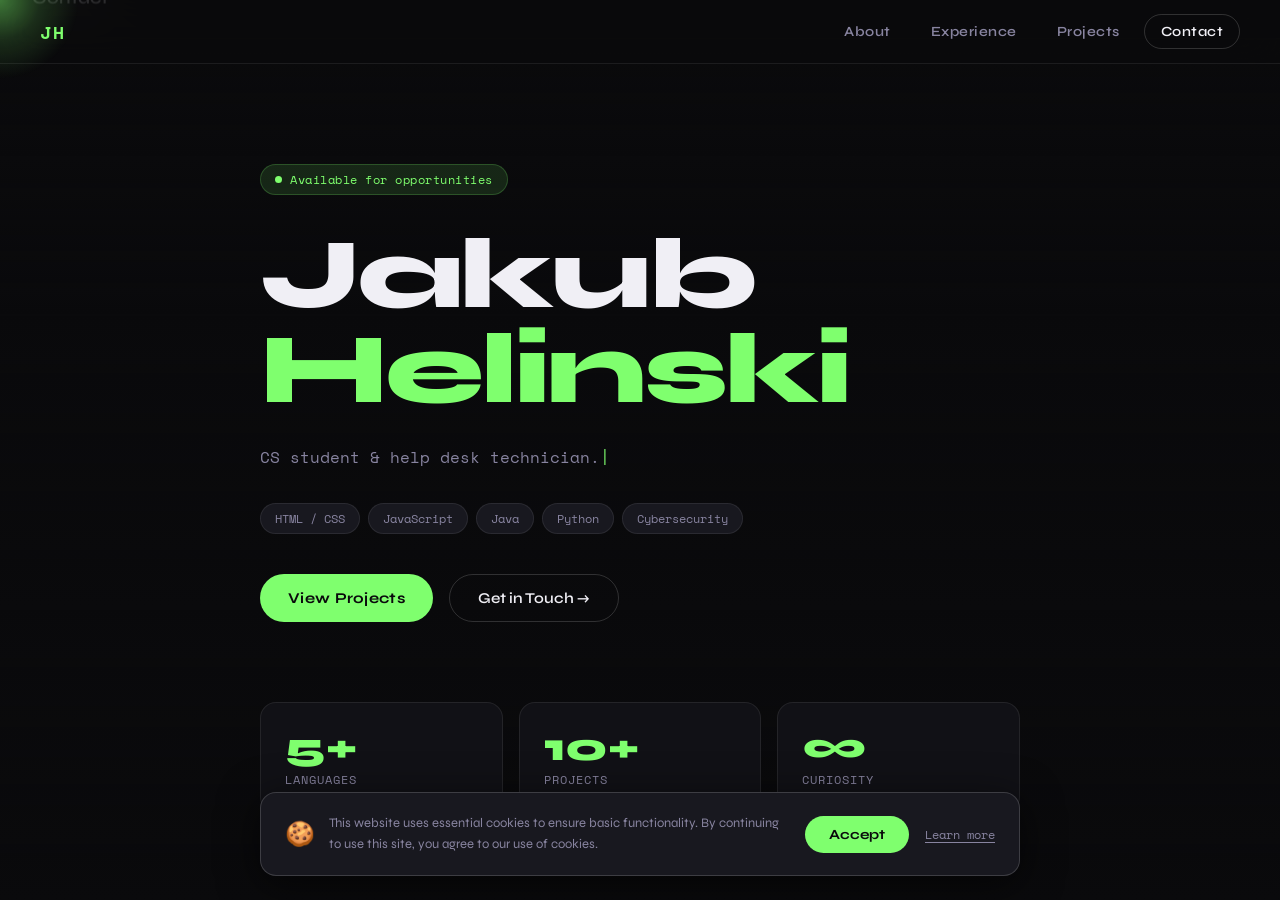
==== commit 09175c21: "Remove download resume button and language options Removed the download resume button and language p" ====
--- a/index.html
+++ b/index.html
@@ -147,27 +147,6 @@
         <div class="page-header">
             <span class="page-num">02</span>
             <h2 class="page-title">Experience</h2>
-            <div class="download-wrap">
-                <button class="btn-download" id="download-btn" onclick="toggleLangPicker()">
-                    ⬇ Download Resume
-                </button>
-                <div class="lang-picker" id="lang-picker">
-                    <a href="resume_en.pdf" target="_blank" rel="noopener" class="lang-option">
-                        <span class="lang-flag">🇺🇸</span>
-                        <div>
-                            <span class="lang-name">English</span>
-                            <span class="lang-sub">Resume</span>
-                        </div>
-                    </a>
-                    <a href="resume_pl.pdf" target="_blank" rel="noopener" class="lang-option">
-                        <span class="lang-flag">🇵🇱</span>
-                        <div>
-                            <span class="lang-name">Polish</span>
-                            <span class="lang-sub">Klasyczne CV</span>
-                        </div>
-                    </a>
-                </div>
-            </div>
         </div>
         <div class="timeline-wrap">
             <div class="timeline">
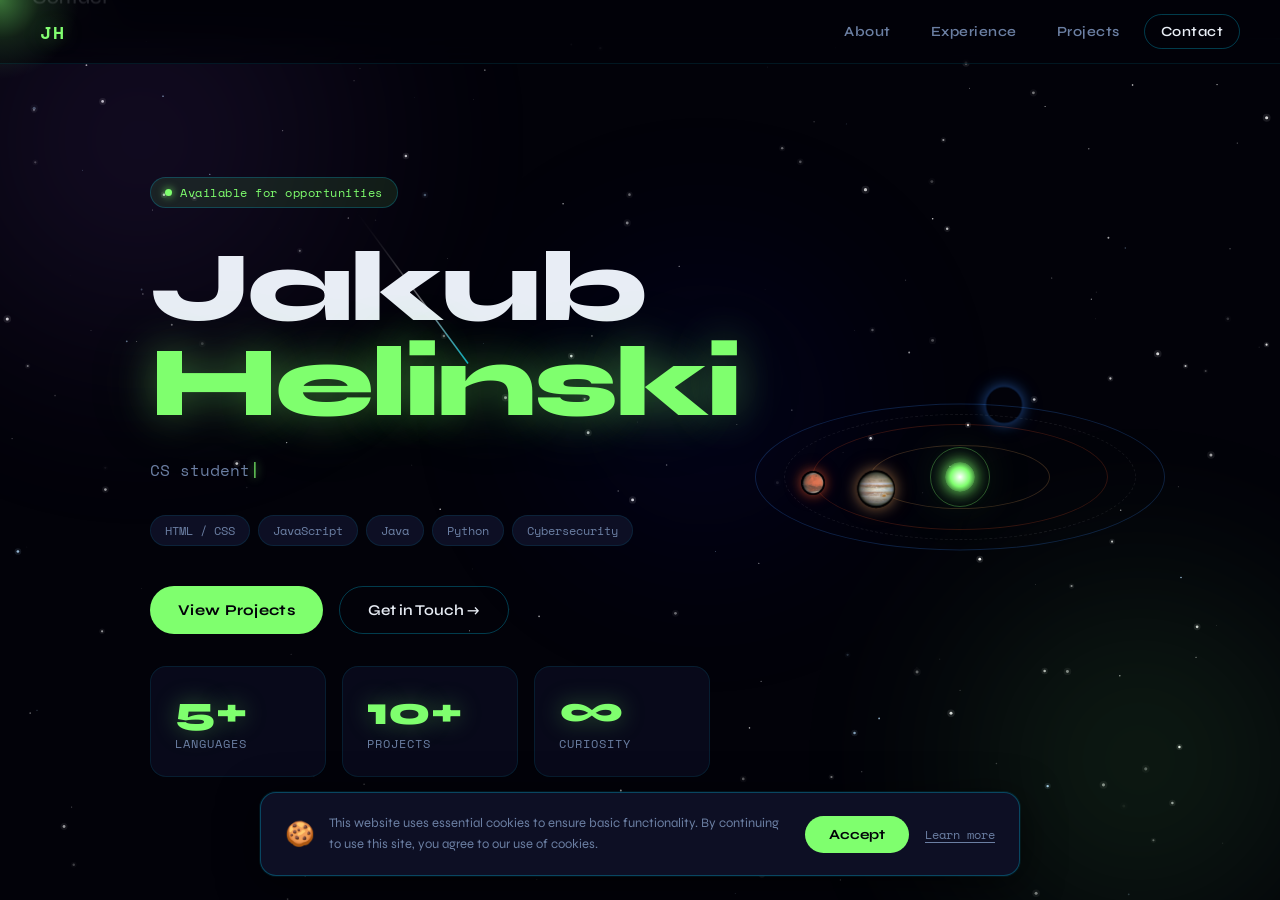
==== commit c58ec02f: "Add files via upload" ====
--- a/index.html
+++ b/index.html
@@ -1,459 +1,452 @@
 <!DOCTYPE html>
 <html lang="en">
 <head>
-    <meta charset="UTF-8">
-    <meta name="viewport" content="width=device-width, initial-scale=1.0">
-    <title>Jakub Helinski</title>
-    <link rel="preconnect" href="https://fonts.googleapis.com">
-    <link href="https://fonts.googleapis.com/css2?family=Space+Mono:ital,wght@0,400;0,700;1,400&family=Syne:wght@400;600;700;800&display=swap" rel="stylesheet">
-    <link rel="stylesheet" href="style.css">
-    <link rel="icon" type="image/png" sizes="32x32" href="/favicon-32x32.png">
-    <link rel="icon" type="image/png" sizes="16x16" href="/favicon-16x16.png">
-    <link rel="apple-touch-icon" sizes="180x180" href="/apple-touch-icon.png">
-    <meta name="description" content="Jakub Helinski — CS student, help desk technician, and developer passionate about cybersecurity and building cool things.">
-
-    <!-- Google / Search preview -->
-    <meta property="og:title" content="Jakub Helinski">
-    <meta property="og:url" content="https://jakubhelinski.com">
-    <meta property="og:description" content="CS student & developer passionate about cybersecurity and web development.">
-    <meta property="og:type" content="website">
-    <meta property="og:image" content="https://jakubhelinski.com/preview.png">
+  <meta charset="UTF-8">
+  <meta name="viewport" content="width=device-width, initial-scale=1.0">
+  <title>Jakub Helinski</title>
+  <link rel="preconnect" href="https://fonts.googleapis.com">
+  <link href="https://fonts.googleapis.com/css2?family=Space+Mono:ital,wght@0,400;0,700;1,400&family=Syne:wght@400;600;700;800&display=swap" rel="stylesheet">
+  <link rel="stylesheet" href="style.css">
+  <link rel="icon" type="image/png" sizes="32x32" href="../logo/favicon-32x32.png">
+  <link rel="icon" type="image/png" sizes="16x16" href="../logo/favicon-16x16.png">
+  <link rel="apple-touch-icon" sizes="180x180" href="../logo/apple-touch-icon.png">
+  <meta name="description" content="Jakub Helinski — CS student, help desk technician, and developer passionate about cybersecurity and building cool things.">
+  <meta property="og:title" content="Jakub Helinski">
+  <meta property="og:url" content="https://jakubhelinski.com">
+  <meta property="og:description" content="CS student & developer passionate about cybersecurity and web development.">
+  <meta property="og:type" content="website">
 </head>
 <body>
 
-<!-- Cursor glow -->
+<!-- Star canvas — full-screen background, drawn by JS -->
+<canvas id="starfield"></canvas>
+
+<!-- Nebula glow blobs — pure CSS animated gradients -->
+<div class="nebula" aria-hidden="true">
+  <div class="nebula-blob nb1"></div>
+  <div class="nebula-blob nb2"></div>
+  <div class="nebula-blob nb3"></div>
+</div>
+
+<!-- Custom cursor glow -->
 <div class="cursor-glow" id="cursor"></div>
-
-<!-- Parallax mountain background -->
-<div class="mountain-bg" id="mountain-bg"></div>
-<div class="mountain-overlay"></div>
 
 <!-- NAV -->
 <nav class="nav" id="nav">
-    <a href="#" class="nav-logo" onclick="showSection('home')">JH</a>
-    <div class="nav-links">
-        <button class="nav-btn" onclick="showSection('about')">About</button>
-        <button class="nav-btn" onclick="showSection('resume')">Experience</button>
-        <button class="nav-btn" onclick="showSection('projects')">Projects</button>
-        <button class="nav-btn contact-btn" onclick="showSection('contact')">Contact</button>
-    </div>
-    <button class="hamburger" id="hamburger" aria-label="Menu">
-        <span></span><span></span><span></span>
-    </button>
+  <a href="#" class="nav-logo" onclick="showSection('home')">JH</a>
+  <div class="nav-links">
+    <button class="nav-btn" onclick="showSection('about')">About</button>
+    <button class="nav-btn" onclick="showSection('resume')">Experience</button>
+    <button class="nav-btn" onclick="showSection('projects')">Projects</button>
+    <button class="nav-btn contact-btn" onclick="showSection('contact')">Contact</button>
+  </div>
+  <button class="hamburger" id="hamburger" aria-label="Menu">
+    <span></span><span></span><span></span>
+  </button>
 </nav>
 
 <!-- Mobile drawer -->
 <div class="mobile-menu" id="mobile-menu">
-    <button onclick="showSection('about'); closeMobile()">About</button>
-    <button onclick="showSection('resume'); closeMobile()">Experience</button>
-    <button onclick="showSection('projects'); closeMobile()">Projects</button>
-    <button onclick="showSection('contact'); closeMobile()">Contact</button>
+  <button onclick="showSection('about'); closeMobile()">About</button>
+  <button onclick="showSection('resume'); closeMobile()">Experience</button>
+  <button onclick="showSection('projects'); closeMobile()">Projects</button>
+  <button onclick="showSection('contact'); closeMobile()">Contact</button>
 </div>
 
 <!-- MAIN -->
 <main class="main">
 
-    <!-- HOME -->
-    <section class="section active" id="section-home">
-        <div class="hero">
-            <div class="hero-tag">
-                <span class="dot"></span>
-                Available for opportunities
-            </div>
-            <h1 class="hero-title">
-                <span class="line">Jakub</span>
-                <span class="line accent">Helinski</span>
-            </h1>
-            <p class="hero-sub" id="typed-sub"></p>
-            <div class="hero-chips">
-                <span class="chip">HTML / CSS</span>
-                <span class="chip">JavaScript</span>
-                <span class="chip">Java</span>
-                <span class="chip">Python</span>
-                <span class="chip">Cybersecurity</span>
-            </div>
-            <div class="hero-actions">
-                <button class="btn-primary" onclick="showSection('projects')">View Projects</button>
-                <button class="btn-ghost" onclick="showSection('contact')">Get in Touch →</button>
-            </div>
-        </div>
-        <!-- Floating stat cards -->
+  <!-- HOME -->
+  <section class="section active" id="section-home">
+    <div class="hero">
+      <div class="hero-content">
+        <div class="hero-tag">
+          <span class="dot"></span>
+          Available for opportunities
+        </div>
+        <h1 class="hero-title">
+          <span class="line">Jakub</span>
+          <span class="line accent">Helinski</span>
+        </h1>
+        <p class="hero-sub">
+          <span id="typed-sub"></span><span class="type-cursor">|</span>
+        </p>
+        <div class="hero-chips">
+          <span class="chip">HTML / CSS</span>
+          <span class="chip">JavaScript</span>
+          <span class="chip">Java</span>
+          <span class="chip">Python</span>
+          <span class="chip">Cybersecurity</span>
+        </div>
+        <div class="hero-actions">
+          <button class="btn-primary" onclick="showSection('projects')">View Projects</button>
+          <button class="btn-ghost" onclick="showSection('contact')">Get in Touch →</button>
+        </div>
+
+        <!-- Stat cards live inside the content column so they match original width -->
         <div class="stat-cards">
-            <div class="stat-card">
-                <span class="stat-num">5+</span>
-                <span class="stat-label">Languages</span>
-            </div>
-            <div class="stat-card">
-                <span class="stat-num">10+</span>
-                <span class="stat-label">Projects</span>
-            </div>
-            <div class="stat-card">
-                <span class="stat-num">∞</span>
-                <span class="stat-label">Curiosity</span>
-            </div>
-        </div>
-    </section>
-
-    <!-- ABOUT -->
-    <section class="section" id="section-about">
-        <div class="page-header">
-            <span class="page-num">01</span>
-            <h2 class="page-title">About Me</h2>
-        </div>
-        <div class="about-grid">
-            <div class="about-text">
-                <p>I'm a computer science student and help desk technician with a passion for coding and cybersecurity. Between coursework and work, I'm constantly building, learning, and pushing the limits of what I can create.</p>
-                <p>My goal is to grow into a professional programmer or cybersecurity specialist — someone who builds things that matter and protects systems that need it.</p>
-                <div class="thm-badge">
-                    <iframe src="https://tryhackme.com/api/v2/badges/public-profile?userPublicId=4983279" title="TryHackMe badge"></iframe>
-                </div>
-            </div>
-            <div class="skills-panel">
-                <div class="skills-group">
-                    <h3 class="skills-label">Proficient</h3>
-                    <div class="skill-pills">
-                        <span class="pill pill-green">HTML</span>
-                        <span class="pill pill-green">CSS</span>
-                        <span class="pill pill-green">JavaScript</span>
-                        <span class="pill pill-green">Java</span>
-                        <span class="pill pill-green">Python</span>
-                    </div>
-                </div>
-                <div class="skills-group">
-                    <h3 class="skills-label">Familiar</h3>
-                    <div class="skill-pills">
-                        <span class="pill pill-dim">PHP</span>
-                        <span class="pill pill-dim">MySQL</span>
-                        <span class="pill pill-dim">C++</span>
-                        <span class="pill pill-dim">C</span>
-                    </div>
-                </div>
-                <div class="skills-group">
-                    <h3 class="skills-label">Interests</h3>
-                    <div class="skill-pills">
-                        <span class="pill pill-blue">Cybersecurity</span>
-                        <span class="pill pill-blue">Web Dev</span>
-                        <span class="pill pill-blue">Linux</span>
-                        <span class="pill pill-blue">Networking</span>
-                    </div>
-                </div>
-            </div>
-        </div>
-    </section>
-
-
-    <!-- RESUME -->
-    <section class="section" id="section-resume">
-        <div class="page-header">
-            <span class="page-num">02</span>
-            <h2 class="page-title">Experience</h2>
-        </div>
-        <div class="timeline-wrap">
-            <div class="timeline">
-
-                <div class="timeline-item">
-                    <div class="timeline-marker current"></div>
-                    <div class="timeline-card">
-                        <div class="timeline-header">
-                            <div>
-                                <h3 class="timeline-role">Service Desk Student Assistant</h3>
-                                <span class="timeline-employer">University of Colorado Denver | Anschutz Medical Campus</span>
-                            </div>
-                            <div class="timeline-meta">
-                                <span class="timeline-badge current-badge">Current</span>
-                                <span class="timeline-date">03/2026 — Present</span>
-                                <span class="timeline-location">📍 Denver, CO USA</span>
-                            </div>
-                        </div>
-                        <ul class="timeline-bullets">
-                            <li>Providing account and software support for students, faculty, and staff of Denver and Anschutz campuses</li>
-                            <li>Working in CISCO Finesse, DUO, Oracle Identity Manager and Confluence</li>
-                        </ul>
-                        <div class="timeline-tags">
-                            <span class="pill pill-green">IT Support</span>
-                            <span class="pill pill-green">Active Directory</span>
-                            <span class="pill pill-green">TeamDynamix</span>
-                            <span class="pill pill-green">DUO</span>
-                            <span class="pill pill-green">Confluence</span>
-                            <span class="pill pill-green">Finesse</span>
-                            <span class="pill pill-green">OIM</span>
-                        </div>
-                    </div>
-                </div>
-
-                <div class="timeline-item">
-                    <div class="timeline-marker"></div>
-                    <div class="timeline-card">
-                        <div class="timeline-header">
-                            <div>
-                                <h3 class="timeline-role">ITS Help Desk Technician</h3>
-                                <span class="timeline-employer">Massasoit Community College</span>
-                            </div>
-                            <div class="timeline-meta">
-                                <span class="timeline-duration">1 yr 4 mos</span>
-                                <span class="timeline-date">08/2024 — 12/2025</span>
-                                <span class="timeline-location">📍 Brockton, MA USA</span>
-                            </div>
-                        </div>
-                        <ul class="timeline-bullets">
-                            <li>Provided IT support to students and faculty</li>
-                            <li>Imaged and configured devices for classroom and faculty use</li>
-                            <li>Used enterprise tools including Microsoft Azure, Active Directory, TeamDynamix and Argos</li>
-                        </ul>
-                        <div class="timeline-tags">
-                            <span class="pill pill-blue">Azure</span>
-                            <span class="pill pill-blue">Active Directory</span>
-                            <span class="pill pill-blue">TeamDynamix</span>
-                            <span class="pill pill-blue">Argos</span>
-                        </div>
-                    </div>
-                </div>
-
-                <div class="timeline-item">
-                    <div class="timeline-marker"></div>
-                    <div class="timeline-card">
-                        <div class="timeline-header">
-                            <div>
-                                <h3 class="timeline-role">Intern</h3>
-                                <span class="timeline-employer">Tax Office (Urząd Skarbowy w Krośnie)</span>
-                            </div>
-                            <div class="timeline-meta">
-                                <span class="timeline-duration">6 mos</span>
-                                <span class="timeline-date">02/2023 — 08/2023</span>
-                                <span class="timeline-location">📍 Krosno, Poland</span>
-                            </div>
-                        </div>
-                        <ul class="timeline-bullets">
-                            <li>Streamlined office processes for improved efficiency and time management through regular organization and filing</li>
-                        </ul>
-                        <div class="timeline-tags">
-                            <span class="pill pill-dim">Office Administration</span>
-                            <span class="pill pill-dim">Process Improvement</span>
-                        </div>
-                    </div>
-                </div>
-
-                <div class="timeline-item">
-                    <div class="timeline-marker"></div>
-                    <div class="timeline-card">
-                        <div class="timeline-header">
-                            <div>
-                                <h3 class="timeline-role">Intern</h3>
-                                <span class="timeline-employer">Mikrotech</span>
-                            </div>
-                            <div class="timeline-meta">
-                                <span class="timeline-duration">8 mos</span>
-                                <span class="timeline-date">09/2018 — 05/2019</span>
-                                <span class="timeline-location">📍 Krosno, Poland</span>
-                            </div>
-                        </div>
-                        <ul class="timeline-bullets">
-                            <li>Gained hands-on experience in various software programs, increasing proficiency and expanding technical skill set</li>
-                        </ul>
-                        <div class="timeline-tags">
-                            <span class="pill pill-dim">Technical Support</span>
-                            <span class="pill pill-dim">Software Proficiency</span>
-                        </div>
-                    </div>
-                </div>
-
-            </div>
-        </div>
-    </section>
-
-    <!-- PROJECTS -->
-    <section class="section" id="section-projects">
-        <div class="page-header">
-            <span class="page-num">03</span>
-            <h2 class="page-title">Projects</h2>
-        </div>
-        <div class="projects-grid">
-
-            <div class="proj-card">
-                <div class="proj-header">
-                    <span class="proj-icon">🌐</span>
-                    <span class="proj-tag">HTML · CSS · JS</span>
-                </div>
-                <h3>Portfolio Website</h3>
-                <p>The exact site you're browsing right now — built from scratch with responsive design, parallax effects, and smooth navigation.</p>
-                <div class="proj-footer">
-                    <span class="proj-badge">Live</span>
-                </div>
-            </div>
-
-            <a class="proj-card" href="http://www.krosnoadwokat.pl" target="_blank" rel="noopener">
-                <div class="proj-header">
-                    <span class="proj-icon">⚖️</span>
-                    <span class="proj-tag">HTML · CSS · JS</span>
-                </div>
-                <h3>Law Firm Website</h3>
-                <p>A professional website built with WordPress for a Polish law firm — clean, client-ready, and fully live.</p>
-                <div class="proj-footer">
-                    <span class="proj-badge proj-badge-gh">Visit ↗</span>
-                </div>
-            </a>
-            
-            <a class="proj-card" href="https://helinskij.github.io/paper_football/" target="_blank" rel="noopener">
-                <div class="proj-header">
-                    <span class="proj-icon">⚽</span>
-                    <span class="proj-tag">HTML · CSS · JS</span>
-                </div>
-                <h3>Paper Football</h3>
-                <p>Classic game you probably played on paper in high school, now with better design and available online.</p>
-                <div class="proj-footer">
-                    <span class="proj-badge proj-badge-gh">Visit ↗</span>
-                </div>
-            </a>
-
-            <a class="proj-card" href="https://github.com/helinskij/snake_game" target="_blank" rel="noopener">
-                <div class="proj-header">
-                    <span class="proj-icon">🐍</span>
-                    <span class="proj-tag">Python</span>
-                </div>
-                <h3>Snake Game</h3>
-                <p>The classic Snake game recreated in Python — smooth controls, score tracking, and increasing difficulty.</p>
-                <div class="proj-footer">
-                    <span class="proj-badge proj-badge-gh">GitHub ↗</span>
-                </div>
-            </a>
-
-            <a class="proj-card" href="https://github.com/helinskij/cross_the_road" target="_blank" rel="noopener">
-                <div class="proj-header">
-                    <span class="proj-icon">🐸</span>
-                    <span class="proj-tag">Python</span>
-                </div>
-                <h3>Crossy Road</h3>
-                <p>A Crossy Road-inspired game built in Python — dodge traffic, cross lanes, and survive as long as you can.</p>
-                <div class="proj-footer">
-                    <span class="proj-badge proj-badge-gh">GitHub ↗</span>
-                </div>
-            </a>
-
-            <a class="proj-card" href="https://github.com/helinskij/pong_game" target="_blank" rel="noopener">
-                <div class="proj-header">
-                    <span class="proj-icon">🏓</span>
-                    <span class="proj-tag">Python</span>
-                </div>
-                <h3>Pong Game</h3>
-                <p>The original arcade classic — two paddles, one ball, built entirely in Python with smooth gameplay.</p>
-                <div class="proj-footer">
-                    <span class="proj-badge proj-badge-gh">GitHub ↗</span>
-                </div>
-            </a>
-
-            <a class="proj-card" href="https://github.com/helinskij/To-Do-app" target="_blank" rel="noopener">
-                <div class="proj-header">
-                    <span class="proj-icon">✅</span>
-                    <span class="proj-tag">HTML · CSS · JS</span>
-                </div>
-                <h3>To-Do App</h3>
-                <p>A clean, minimal task manager built with vanilla JS. Add, complete, and delete tasks with smooth interactions.</p>
-                <div class="proj-footer">
-                    <span class="proj-badge proj-badge-gh">GitHub ↗</span>
-                </div>
-            </a>
-
-            <a class="proj-card" href="https://github.com/helinskij/Calculator" target="_blank" rel="noopener">
-                <div class="proj-header">
-                    <span class="proj-icon">🔢</span>
-                    <span class="proj-tag">HTML · CSS · JS</span>
-                </div>
-                <h3>Calculator App</h3>
-                <p>A fully functional calculator built with HTML, CSS, and JavaScript — clean UI with keyboard support.</p>
-                <div class="proj-footer">
-                    <span class="proj-badge proj-badge-gh">GitHub ↗</span>
-                </div>
-            </a>
-
-            <a class="proj-card" href="https://github.com/helinskij/console_blackjack_with_deposit" target="_blank" rel="noopener">
-                <div class="proj-header">
-                    <span class="proj-icon">🃏</span>
-                    <span class="proj-tag">Python</span>
-                </div>
-                <h3>Console BlackJack</h3>
-                <p>A fun console-based Blackjack game in Python — complete with a deposit system, betting, and full game logic.</p>
-                <div class="proj-footer">
-                    <span class="proj-badge proj-badge-gh">GitHub ↗</span>
-                </div>
-            </a>
-
-            <a class="proj-card" href="https://github.com/helinskij/bank-management-system" target="_blank" rel="noopener">
-                <div class="proj-header">
-                    <span class="proj-icon">🏦</span>
-                    <span class="proj-tag">Java · OOP</span>
-                </div>
-                <h3>Bank Management System</h3>
-                <p>A Java-based banking simulation showcasing OOP principles — account creation, deposits, withdrawals, and balance checks.</p>
-                <div class="proj-footer">
-                    <span class="proj-badge proj-badge-gh">GitHub ↗</span>
-                </div>
-            </a>
-
-            <div class="proj-card proj-card-soon">
-                <div class="proj-header">
-                    <span class="proj-icon">🚀</span>
-                    <span class="proj-tag">In progress</span>
-                </div>
-                <h3>More coming soon…</h3>
-                <p>Always building something new. Check back soon or reach out to collaborate.</p>
-                <div class="proj-footer"></div>
-            </div>
-
-        </div>
-    </section>
-
-    <!-- CONTACT -->
-    <section class="section" id="section-contact">
-        <div class="page-header">
-            <span class="page-num">04</span>
-            <h2 class="page-title">Contact</h2>
-        </div>
-        <div class="contact-wrap">
-            <div class="contact-info">
-                <p class="contact-tagline">Let's build something great together.</p>
-                <div class="contact-email">
-                    <span class="contact-email-label">Direct email</span>
-                    <a href="mailto:contact@jakubhelinski.com">kontakt@hekro.pl</a>
-                </div>
-            </div>
-            <form class="contact-form" action="https://formspree.io/f/mnnqgyyn" method="POST">
-                <div class="form-row">
-                    <div class="form-group">
-                        <label for="name">Name</label>
-                        <input type="text" id="name" name="name" required placeholder="Your name">
-                    </div>
-                    <div class="form-group">
-                        <label for="email">Email</label>
-                        <input type="email" id="email" name="email" required placeholder="you@example.com">
-                    </div>
-                </div>
-                <div class="form-group">
-                    <label for="subject">Subject</label>
-                    <input type="text" id="subject" name="subject" required placeholder="What's this about?">
-                </div>
-                <div class="form-group">
-                    <label for="message">Message</label>
-                    <textarea id="message" name="message" rows="5" required placeholder="Tell me more..."></textarea>
-                </div>
-                <button type="submit" class="btn-primary">Send Message →</button>
-            </form>
-        </div>
-    </section>
+          <div class="stat-card">
+            <span class="stat-num">5+</span>
+            <span class="stat-label">Languages</span>
+          </div>
+          <div class="stat-card">
+            <span class="stat-num">10+</span>
+            <span class="stat-label">Projects</span>
+          </div>
+          <div class="stat-card">
+            <span class="stat-num">∞</span>
+            <span class="stat-label">Curiosity</span>
+          </div>
+        </div>
+      </div>
+
+      <!-- Orrery — planets positioned by JS along true ellipse paths -->
+      <div class="orrery" aria-hidden="true" id="orrery">
+        <!-- Orbit rings (2D ellipses — CSS only) -->
+        <div class="orbit-ring or1"></div>
+        <div class="orbit-ring or2"></div>
+        <div class="orbit-ring or3"></div>
+        <div class="asteroid-belt"></div>
+
+        <!-- Central star (z-index 2 so planets pass behind and in front) -->
+        <div class="orrery-star">
+          <div class="orrery-star-core"></div>
+          <div class="orrery-star-ring"></div>
+        </div>
+
+        <!-- Planets — JS sets left/top each frame via parametric ellipse -->
+        <div class="orb orb-jupiter" id="orb-jupiter"></div>
+        <div class="orb orb-mars"    id="orb-mars"></div>
+        <div class="orb orb-earth"   id="orb-earth"></div>
+      </div>
+    </div>
+
+  </section>
+
+  <!-- ABOUT -->
+  <section class="section" id="section-about">
+    <div class="page-header">
+      <span class="page-num">01</span>
+      <h2 class="page-title">About Me</h2>
+    </div>
+    <div class="about-grid">
+      <div class="about-text">
+        <p>I'm a computer science student and help desk technician with a passion for coding and cybersecurity. Between coursework and work, I'm constantly building, learning, and pushing the limits of what I can create.</p>
+        <p>My goal is to grow into a professional programmer or cybersecurity specialist — someone who builds things that matter and protects systems that need it.</p>
+        <div class="thm-badge">
+          <iframe src="https://tryhackme.com/api/v2/badges/public-profile?userPublicId=4983279" title="TryHackMe badge"></iframe>
+        </div>
+      </div>
+      <div class="skills-panel glass-card">
+        <div class="skills-group">
+          <h3 class="skills-label">Proficient</h3>
+          <div class="skill-pills">
+            <span class="pill pill-green">HTML</span>
+            <span class="pill pill-green">CSS</span>
+            <span class="pill pill-green">JavaScript</span>
+            <span class="pill pill-green">Java</span>
+            <span class="pill pill-green">Python</span>
+          </div>
+        </div>
+        <div class="skills-group">
+          <h3 class="skills-label">Familiar</h3>
+          <div class="skill-pills">
+            <span class="pill pill-dim">PHP</span>
+            <span class="pill pill-dim">MySQL</span>
+            <span class="pill pill-dim">C++</span>
+            <span class="pill pill-dim">C</span>
+          </div>
+        </div>
+        <div class="skills-group">
+          <h3 class="skills-label">Interests</h3>
+          <div class="skill-pills">
+            <span class="pill pill-blue">Cybersecurity</span>
+            <span class="pill pill-blue">Web Dev</span>
+            <span class="pill pill-blue">Linux</span>
+            <span class="pill pill-blue">Networking</span>
+          </div>
+        </div>
+      </div>
+    </div>
+  </section>
+
+  <!-- EXPERIENCE -->
+  <section class="section" id="section-resume">
+    <div class="page-header">
+      <span class="page-num">02</span>
+      <h2 class="page-title">Experience</h2>
+      <div class="download-wrap">
+        <button class="btn-download" id="download-btn" onclick="toggleLangPicker()">
+          ⬇ Download Resume
+        </button>
+        <div class="lang-picker" id="lang-picker">
+          <a href="../resume_en.pdf" target="_blank" rel="noopener" class="lang-option">
+            <span class="lang-flag">🇺🇸</span>
+            <div><span class="lang-name">English</span><span class="lang-sub">Resume</span></div>
+          </a>
+          <a href="../resume_pl.pdf" target="_blank" rel="noopener" class="lang-option">
+            <span class="lang-flag">🇵🇱</span>
+            <div><span class="lang-name">Polish</span><span class="lang-sub">Klasyczne CV</span></div>
+          </a>
+        </div>
+      </div>
+    </div>
+    <div class="timeline-wrap">
+      <div class="timeline">
+
+        <div class="timeline-item">
+          <div class="timeline-marker current"></div>
+          <div class="timeline-card glass-card">
+            <div class="timeline-header">
+              <div>
+                <h3 class="timeline-role">Service Desk Student Assistant</h3>
+                <span class="timeline-employer">University of Colorado Denver | Anschutz Medical Campus</span>
+              </div>
+              <div class="timeline-meta">
+                <span class="timeline-badge current-badge">Current</span>
+                <span class="timeline-date">03/2026 — Present</span>
+                <span class="timeline-location">📍 Denver, CO USA</span>
+              </div>
+            </div>
+            <ul class="timeline-bullets">
+              <li>Providing account and software support for students, faculty, and staff of Denver and Anschutz campuses</li>
+              <li>Working in CISCO Finesse, DUO, Oracle Identity Manager and Confluence</li>
+            </ul>
+            <div class="timeline-tags">
+              <span class="pill pill-green">IT Support</span>
+              <span class="pill pill-green">Active Directory</span>
+              <span class="pill pill-green">TeamDynamix</span>
+              <span class="pill pill-green">DUO</span>
+              <span class="pill pill-green">Confluence</span>
+              <span class="pill pill-green">Finesse</span>
+              <span class="pill pill-green">OIM</span>
+            </div>
+          </div>
+        </div>
+
+        <div class="timeline-item">
+          <div class="timeline-marker"></div>
+          <div class="timeline-card glass-card">
+            <div class="timeline-header">
+              <div>
+                <h3 class="timeline-role">ITS Help Desk Technician</h3>
+                <span class="timeline-employer">Massasoit Community College</span>
+              </div>
+              <div class="timeline-meta">
+                <span class="timeline-duration">1 yr 4 mos</span>
+                <span class="timeline-date">08/2024 — 12/2025</span>
+                <span class="timeline-location">📍 Brockton, MA USA</span>
+              </div>
+            </div>
+            <ul class="timeline-bullets">
+              <li>Provided IT support to students and faculty</li>
+              <li>Imaged and configured devices for classroom and faculty use</li>
+              <li>Used enterprise tools including Microsoft Azure, Active Directory, TeamDynamix and Argos</li>
+            </ul>
+            <div class="timeline-tags">
+              <span class="pill pill-blue">Azure</span>
+              <span class="pill pill-blue">Active Directory</span>
+              <span class="pill pill-blue">TeamDynamix</span>
+              <span class="pill pill-blue">Argos</span>
+            </div>
+          </div>
+        </div>
+
+        <div class="timeline-item">
+          <div class="timeline-marker"></div>
+          <div class="timeline-card glass-card">
+            <div class="timeline-header">
+              <div>
+                <h3 class="timeline-role">Intern</h3>
+                <span class="timeline-employer">Tax Office (Urząd Skarbowy w Krośnie)</span>
+              </div>
+              <div class="timeline-meta">
+                <span class="timeline-duration">6 mos</span>
+                <span class="timeline-date">02/2023 — 08/2023</span>
+                <span class="timeline-location">📍 Krosno, Poland</span>
+              </div>
+            </div>
+            <ul class="timeline-bullets">
+              <li>Streamlined office processes for improved efficiency and time management through regular organization and filing</li>
+            </ul>
+            <div class="timeline-tags">
+              <span class="pill pill-dim">Office Administration</span>
+              <span class="pill pill-dim">Process Improvement</span>
+            </div>
+          </div>
+        </div>
+
+        <div class="timeline-item">
+          <div class="timeline-marker"></div>
+          <div class="timeline-card glass-card">
+            <div class="timeline-header">
+              <div>
+                <h3 class="timeline-role">Intern</h3>
+                <span class="timeline-employer">Mikrotech</span>
+              </div>
+              <div class="timeline-meta">
+                <span class="timeline-duration">8 mos</span>
+                <span class="timeline-date">09/2018 — 05/2019</span>
+                <span class="timeline-location">📍 Krosno, Poland</span>
+              </div>
+            </div>
+            <ul class="timeline-bullets">
+              <li>Gained hands-on experience in various software programs, increasing proficiency and expanding technical skill set</li>
+            </ul>
+            <div class="timeline-tags">
+              <span class="pill pill-dim">Technical Support</span>
+              <span class="pill pill-dim">Software Proficiency</span>
+            </div>
+          </div>
+        </div>
+
+      </div>
+    </div>
+  </section>
+
+  <!-- PROJECTS -->
+  <section class="section" id="section-projects">
+    <div class="page-header">
+      <span class="page-num">03</span>
+      <h2 class="page-title">Projects</h2>
+    </div>
+    <div class="projects-grid">
+
+      <div class="proj-card glass-card">
+        <div class="proj-header">
+          <span class="proj-icon">🌐</span>
+          <span class="proj-tag">HTML · CSS · JS</span>
+        </div>
+        <h3>Portfolio Website</h3>
+        <p>The exact site you're browsing right now — built from scratch with responsive design, parallax effects, and smooth navigation.</p>
+        <div class="proj-footer"><span class="proj-badge">Live</span></div>
+      </div>
+
+      <a class="proj-card glass-card" href="http://www.krosnoadwokat.pl" target="_blank" rel="noopener">
+        <div class="proj-header"><span class="proj-icon">⚖️</span><span class="proj-tag">HTML · CSS · JS</span></div>
+        <h3>Law Firm Website</h3>
+        <p>A professional website built with WordPress for a Polish law firm — clean, client-ready, and fully live.</p>
+        <div class="proj-footer"><span class="proj-badge proj-badge-gh">Visit ↗</span></div>
+      </a>
+
+      <a class="proj-card glass-card" href="https://helinskij.github.io/paper_football/" target="_blank" rel="noopener">
+        <div class="proj-header"><span class="proj-icon">⚽</span><span class="proj-tag">HTML · CSS · JS</span></div>
+        <h3>Paper Football</h3>
+        <p>Classic game you probably played on paper in high school, now with better design and available online.</p>
+        <div class="proj-footer"><span class="proj-badge proj-badge-gh">Visit ↗</span></div>
+      </a>
+
+      <a class="proj-card glass-card" href="https://github.com/helinskij/snake_game" target="_blank" rel="noopener">
+        <div class="proj-header"><span class="proj-icon">🐍</span><span class="proj-tag">Python</span></div>
+        <h3>Snake Game</h3>
+        <p>The classic Snake game recreated in Python — smooth controls, score tracking, and increasing difficulty.</p>
+        <div class="proj-footer"><span class="proj-badge proj-badge-gh">GitHub ↗</span></div>
+      </a>
+
+      <a class="proj-card glass-card" href="https://github.com/helinskij/cross_the_road" target="_blank" rel="noopener">
+        <div class="proj-header"><span class="proj-icon">🐸</span><span class="proj-tag">Python</span></div>
+        <h3>Crossy Road</h3>
+        <p>A Crossy Road-inspired game built in Python — dodge traffic, cross lanes, and survive as long as you can.</p>
+        <div class="proj-footer"><span class="proj-badge proj-badge-gh">GitHub ↗</span></div>
+      </a>
+
+      <a class="proj-card glass-card" href="https://github.com/helinskij/pong_game" target="_blank" rel="noopener">
+        <div class="proj-header"><span class="proj-icon">🏓</span><span class="proj-tag">Python</span></div>
+        <h3>Pong Game</h3>
+        <p>The original arcade classic — two paddles, one ball, built entirely in Python with smooth gameplay.</p>
+        <div class="proj-footer"><span class="proj-badge proj-badge-gh">GitHub ↗</span></div>
+      </a>
+
+      <a class="proj-card glass-card" href="https://github.com/helinskij/To-Do-app" target="_blank" rel="noopener">
+        <div class="proj-header"><span class="proj-icon">✅</span><span class="proj-tag">HTML · CSS · JS</span></div>
+        <h3>To-Do App</h3>
+        <p>A clean, minimal task manager built with vanilla JS. Add, complete, and delete tasks with smooth interactions.</p>
+        <div class="proj-footer"><span class="proj-badge proj-badge-gh">GitHub ↗</span></div>
+      </a>
+
+      <a class="proj-card glass-card" href="https://github.com/helinskij/Calculator" target="_blank" rel="noopener">
+        <div class="proj-header"><span class="proj-icon">🔢</span><span class="proj-tag">HTML · CSS · JS</span></div>
+        <h3>Calculator App</h3>
+        <p>A fully functional calculator built with HTML, CSS, and JavaScript — clean UI with keyboard support.</p>
+        <div class="proj-footer"><span class="proj-badge proj-badge-gh">GitHub ↗</span></div>
+      </a>
+
+      <a class="proj-card glass-card" href="https://github.com/helinskij/console_blackjack_with_deposit" target="_blank" rel="noopener">
+        <div class="proj-header"><span class="proj-icon">🃏</span><span class="proj-tag">Python</span></div>
+        <h3>Console BlackJack</h3>
+        <p>A fun console-based Blackjack game in Python — complete with a deposit system, betting, and full game logic.</p>
+        <div class="proj-footer"><span class="proj-badge proj-badge-gh">GitHub ↗</span></div>
+      </a>
+
+      <a class="proj-card glass-card" href="https://github.com/helinskij/bank-management-system" target="_blank" rel="noopener">
+        <div class="proj-header"><span class="proj-icon">🏦</span><span class="proj-tag">Java · OOP</span></div>
+        <h3>Bank Management System</h3>
+        <p>A Java-based banking simulation showcasing OOP principles — account creation, deposits, withdrawals, and balance checks.</p>
+        <div class="proj-footer"><span class="proj-badge proj-badge-gh">GitHub ↗</span></div>
+      </a>
+
+      <div class="proj-card glass-card proj-card-soon">
+        <div class="proj-header"><span class="proj-icon">🚀</span><span class="proj-tag">In progress</span></div>
+        <h3>More coming soon…</h3>
+        <p>Always building something new. Check back soon or reach out to collaborate.</p>
+        <div class="proj-footer"></div>
+      </div>
+
+    </div>
+  </section>
+
+  <!-- CONTACT -->
+  <section class="section" id="section-contact">
+    <div class="page-header">
+      <span class="page-num">04</span>
+      <h2 class="page-title">Contact</h2>
+    </div>
+    <div class="contact-wrap">
+      <div class="contact-info">
+        <p class="contact-tagline">Let's build something great together.</p>
+        <div class="contact-email">
+          <span class="contact-email-label">Direct email</span>
+          <a href="mailto:contact@jakubhelinski.com">contact@jakubhelinski.com</a>
+        </div>
+      </div>
+      <form class="contact-form glass-card" action="https://formspree.io/f/mnnqgyyn" method="POST">
+        <div class="form-row">
+          <div class="form-group">
+            <label for="name">Name</label>
+            <input type="text" id="name" name="name" required placeholder="Your name">
+          </div>
+          <div class="form-group">
+            <label for="email">Email</label>
+            <input type="email" id="email" name="email" required placeholder="you@example.com">
+          </div>
+        </div>
+        <div class="form-group">
+          <label for="subject">Subject</label>
+          <input type="text" id="subject" name="subject" required placeholder="What's this about?">
+        </div>
+        <div class="form-group">
+          <label for="message">Message</label>
+          <textarea id="message" name="message" rows="5" required placeholder="Tell me more..."></textarea>
+        </div>
+        <button type="submit" class="btn-primary">Send Message →</button>
+      </form>
+    </div>
+  </section>
 
 </main>
 
-
-    <!-- Cookie Banner -->
-    <div class="cookie-banner" id="cookie-banner">
-        <div class="cookie-content">
-            <span class="cookie-icon">🍪</span>
-            <p>This website uses essential cookies to ensure basic functionality. By continuing to use this site, you agree to our use of cookies.</p>
-        </div>
-        <div class="cookie-actions">
-            <button class="cookie-accept" onclick="acceptCookies()">Accept</button>
-            <a href="https://en.wikipedia.org/wiki/HTTP_cookie" class="cookie-learn">Learn more</a>
-        </div>
-    </div>
+<!-- Cookie Banner -->
+<div class="cookie-banner" id="cookie-banner">
+  <div class="cookie-content">
+    <span class="cookie-icon">🍪</span>
+    <p>This website uses essential cookies to ensure basic functionality. By continuing to use this site, you agree to our use of cookies.</p>
+  </div>
+  <div class="cookie-actions">
+    <button class="cookie-accept" onclick="acceptCookies()">Accept</button>
+    <a href="https://en.wikipedia.org/wiki/HTTP_cookie" class="cookie-learn">Learn more</a>
+  </div>
+</div>
+
 <script src="app.js"></script>
 </body>
 </html>
--- a/style.css
+++ b/style.css
@@ -1,29 +1,32 @@
-*, *::before, *::after {
-    margin: 0; padding: 0;
-    box-sizing: border-box;
-}
+/* ── TOKENS ───────────────────────────────────────────────────────────── */
+/* Same font imports as original */
+@import url('https://fonts.googleapis.com/css2?family=Space+Mono:ital,wght@0,400;0,700;1,400&family=Syne:wght@400;600;700;800&display=swap');
 
 :root {
-    --bg: #0a0a0c;
-    --surface: #111116;
-    --surface2: #18181f;
-    --border: rgba(255,255,255,0.08);
-    --border-hover: rgba(255,255,255,0.16);
-    --text: #f0eff5;
-    --text-muted: #8884a0;
-    --accent: #7fff6e;
-    --accent-dim: rgba(127,255,110,0.12);
-    --accent-glow: rgba(127,255,110,0.3);
-    --blue: #5b9bff;
-    --blue-dim: rgba(91,155,255,0.12);
+    /* Space palette — maps to original variable names so all HTML stays the same */
+    --bg:           #020209;
+    --surface:      #08091a;
+    --surface2:     #0d0f24;
+    --border:       rgba(0, 212, 255, 0.1);
+    --border-hover: rgba(0, 212, 255, 0.28);
+    --text:         #e8edf5;
+    --text-muted:   #6b7fa3;
+    --accent:       #7fff6e;               /* lime green — original colour */
+    --accent-dim:   rgba(127, 255, 110, 0.1);
+    --accent-glow:  rgba(127, 255, 110, 0.35);
+    --blue:         #4a8fff;
+    --blue-dim:     rgba(74, 143, 255, 0.12);
+    --purple:       #9b5de5;
+    --purple-dim:   rgba(155, 93, 229, 0.12);
     --font-display: 'Syne', sans-serif;
-    --font-mono: 'Space Mono', monospace;
-    --nav-h: 64px;
-    --ease: cubic-bezier(0.16, 1, 0.3, 1);
-}
-
+    --font-mono:    'Space Mono', monospace;
+    --nav-h:        64px;
+    --ease:         cubic-bezier(0.16, 1, 0.3, 1);
+}
+
+/* ── RESET (identical to original) ───────────────────────────────────── */
+*, *::before, *::after { margin: 0; padding: 0; box-sizing: border-box; }
 html { scroll-behavior: smooth; }
-
 body {
     background: var(--bg);
     color: var(--text);
@@ -32,40 +35,65 @@
     overflow-x: hidden;
     cursor: none;
 }
-
-/* ── CURSOR ── */
+@media (max-width: 768px) { body { cursor: default; } }
+
+/* ── CANVAS STARFIELD ─────────────────────────────────────────────────── */
+#starfield {
+    position: fixed;
+    inset: 0;
+    z-index: 0;
+    pointer-events: none;
+}
+
+/* ── NEBULA BLOBS ─────────────────────────────────────────────────────── */
+.nebula { position: fixed; inset: 0; z-index: 0; pointer-events: none; overflow: hidden; }
+.nebula-blob {
+    position: absolute;
+    border-radius: 50%;
+    filter: blur(90px);
+    opacity: 0.15;
+    animation: nebula-drift 22s ease-in-out infinite alternate;
+}
+.nb1 {
+    width: 640px; height: 640px;
+    background: radial-gradient(circle, var(--purple) 0%, transparent 70%);
+    top: -180px; left: -180px;
+}
+.nb2 {
+    width: 520px; height: 520px;
+    background: radial-gradient(circle, var(--accent) 0%, transparent 70%);
+    bottom: -120px; right: -120px;
+    animation-delay: -8s;
+}
+.nb3 {
+    width: 420px; height: 420px;
+    background: radial-gradient(circle, #1515cc 0%, transparent 70%);
+    top: 45%; left: 55%;
+    transform: translate(-50%, -50%);
+    animation-delay: -15s;
+}
+@keyframes nebula-drift {
+    from { transform: translate(0, 0) scale(1); }
+    to   { transform: translate(35px, 25px) scale(1.12); }
+}
+
+/* ── CURSOR (same dimensions as original, space color) ───────────────── */
 .cursor-glow {
     width: 160px;
     height: 160px;
     border-radius: 50%;
-    background: radial-gradient(circle, rgba(127,255,110,0.45) 0%, rgba(127,255,110,0.15) 35%, transparent 70%);
+    background: radial-gradient(circle, rgba(127,255,110,0.45) 0%, rgba(127,255,110,0.12) 35%, transparent 70%);
     position: fixed;
     top: 0; left: 0;
     pointer-events: none;
     transform: translate(-50%, -50%);
     z-index: 9999;
     transition: opacity 0.3s, width 0.3s ease, height 0.3s ease;
-}
-
-/* ── MOUNTAIN BG ── */
-.mountain-bg {
-    position: fixed;
-    inset: 0;
-    background: url('mountains.png') bottom center / cover no-repeat;
-    opacity: 0.18;
-    z-index: 0;
-    will-change: transform;
-}
-
-.mountain-overlay {
-    position: fixed;
-    inset: 0;
-    background: linear-gradient(to bottom, var(--bg) 0%, transparent 35%, var(--bg) 100%);
-    z-index: 1;
-    pointer-events: none;
-}
-
-/* ── NAV ── */
+    mix-blend-mode: screen;
+}
+@media (max-width: 768px) { .cursor-glow { display: none; } }
+
+/* ── NAV (exact structure from original) ────────────────────────────── */
 .nav {
     position: fixed;
     top: 0; left: 0; right: 0;
@@ -77,11 +105,10 @@
     z-index: 100;
     backdrop-filter: blur(20px);
     -webkit-backdrop-filter: blur(20px);
-    background: rgba(10,10,12,0.7);
+    background: rgba(2, 2, 9, 0.7);
     border-bottom: 1px solid var(--border);
     transition: background 0.3s;
 }
-
 .nav-logo {
     font-family: var(--font-mono);
     font-size: 18px;
@@ -90,14 +117,9 @@
     text-decoration: none;
     letter-spacing: 2px;
     cursor: none;
-}
-
-.nav-links {
-    display: flex;
-    gap: 8px;
-    align-items: center;
-}
-
+    text-shadow: 0 0 20px var(--accent-glow);
+}
+.nav-links { display: flex; gap: 8px; align-items: center; }
 .nav-btn {
     background: transparent;
     border: none;
@@ -106,13 +128,12 @@
     font-size: 14px;
     font-weight: 600;
     padding: 8px 16px;
-    border-radius: 100px;
+    border-radius: 100px;      /* pill — same as original */
     cursor: none;
     transition: color 0.2s, background 0.2s;
     letter-spacing: 0.5px;
 }
-.nav-btn:hover { color: var(--text); background: rgba(255,255,255,0.06); }
-
+.nav-btn:hover { color: var(--accent); background: var(--accent-dim); }
 .contact-btn {
     border: 1px solid var(--border-hover) !important;
     color: var(--text) !important;
@@ -123,7 +144,7 @@
     background: var(--accent-dim) !important;
 }
 
-/* hamburger */
+/* Hamburger */
 .hamburger {
     display: none;
     flex-direction: column;
@@ -135,21 +156,21 @@
 }
 .hamburger span {
     display: block;
-    width: 22px;
-    height: 2px;
+    width: 22px; height: 2px;
     background: var(--text);
     border-radius: 2px;
     transition: all 0.3s var(--ease);
 }
-.hamburger.open span:nth-child(1) { transform: rotate(45deg) translate(5px,5px); }
+.hamburger.open span:nth-child(1) { transform: rotate(45deg) translate(5px, 5px); }
 .hamburger.open span:nth-child(2) { opacity: 0; }
-.hamburger.open span:nth-child(3) { transform: rotate(-45deg) translate(5px,-5px); }
-
+.hamburger.open span:nth-child(3) { transform: rotate(-45deg) translate(5px, -5px); }
+
+/* Mobile menu — same slide-in as original */
 .mobile-menu {
     position: fixed;
     top: var(--nav-h);
     left: 0; right: 0;
-    background: rgba(10,10,12,0.97);
+    background: rgba(2, 2, 9, 0.97);
     backdrop-filter: blur(20px);
     border-bottom: 1px solid var(--border);
     z-index: 99;
@@ -162,12 +183,10 @@
 }
 .mobile-menu.open { transform: translateY(0); }
 .mobile-menu button {
-    background: none;
-    border: none;
+    background: none; border: none;
     color: var(--text);
     font-family: var(--font-display);
-    font-size: 18px;
-    font-weight: 600;
+    font-size: 18px; font-weight: 600;
     text-align: left;
     padding: 14px 16px;
     border-radius: 10px;
@@ -176,7 +195,7 @@
 }
 .mobile-menu button:hover { background: var(--surface2); color: var(--accent); }
 
-/* ── MAIN & SECTIONS ── */
+/* ── MAIN / SECTIONS ─────────────────────────────────────────────────── */
 .main {
     position: relative;
     z-index: 2;
@@ -194,170 +213,10 @@
 
 @keyframes fadeUp {
     from { opacity: 0; transform: translateY(24px); }
-    to { opacity: 1; transform: translateY(0); }
-}
-
-/* ── HOME / HERO ── */
-.hero {
-    max-width: 760px;
-    margin: 0 auto;
-    padding-top: 20px;
-}
-
-.hero-tag {
-    display: inline-flex;
-    align-items: center;
-    gap: 8px;
-    font-family: var(--font-mono);
-    font-size: 12px;
-    color: var(--accent);
-    background: var(--accent-dim);
-    border: 1px solid rgba(127,255,110,0.2);
-    padding: 6px 14px;
-    border-radius: 100px;
-    margin-bottom: 32px;
-    letter-spacing: 0.5px;
-}
-
-.dot {
-    width: 7px;
-    height: 7px;
-    border-radius: 50%;
-    background: var(--accent);
-    display: inline-block;
-    animation: pulse 2s ease-in-out infinite;
-}
-
-@keyframes pulse {
-    0%, 100% { box-shadow: 0 0 0 0 var(--accent-glow); }
-    50% { box-shadow: 0 0 0 6px transparent; }
-}
-
-.hero-title {
-    font-size: clamp(56px, 9vw, 100px);
-    font-weight: 800;
-    line-height: 0.95;
-    margin-bottom: 28px;
-    letter-spacing: -3px;
-}
-
-.hero-title .line { display: block; }
-.hero-title .accent { color: var(--accent); }
-
-.hero-sub {
-    font-family: var(--font-mono);
-    font-size: 16px;
-    color: var(--text-muted);
-    min-height: 24px;
-    margin-bottom: 32px;
-    line-height: 1.6;
-}
-
-.hero-sub::after {
-    content: '|';
-    animation: blink 1s step-end infinite;
-    color: var(--accent);
-}
-
-@keyframes blink { 0%,100% { opacity: 1; } 50% { opacity: 0; } }
-
-.hero-chips {
-    display: flex;
-    flex-wrap: wrap;
-    gap: 8px;
-    margin-bottom: 40px;
-}
-
-.chip {
-    font-family: var(--font-mono);
-    font-size: 12px;
-    padding: 6px 14px;
-    background: var(--surface2);
-    border: 1px solid var(--border);
-    border-radius: 100px;
-    color: var(--text-muted);
-    transition: border-color 0.2s, color 0.2s;
-}
-.chip:hover { border-color: var(--accent); color: var(--accent); }
-
-.hero-actions {
-    display: flex;
-    gap: 16px;
-    flex-wrap: wrap;
-    margin-bottom: 80px;
-}
-
-/* Stat cards */
-.stat-cards {
-    display: flex;
-    gap: 16px;
-    flex-wrap: wrap;
-    max-width: 760px;
-    margin: 0 auto;
-}
-
-.stat-card {
-    flex: 1;
-    min-width: 140px;
-    background: var(--surface);
-    border: 1px solid var(--border);
-    border-radius: 16px;
-    padding: 24px;
-    display: flex;
-    flex-direction: column;
-    gap: 4px;
-    transition: border-color 0.3s, transform 0.3s var(--ease);
-}
-.stat-card:hover { border-color: var(--accent); transform: translateY(-4px); }
-
-.stat-num {
-    font-size: 40px;
-    font-weight: 800;
-    color: var(--accent);
-    line-height: 1;
-}
-.stat-label {
-    font-family: var(--font-mono);
-    font-size: 12px;
-    color: var(--text-muted);
-    letter-spacing: 1px;
-    text-transform: uppercase;
-}
-
-/* ── BUTTONS ── */
-.btn-primary {
-    background: var(--accent);
-    color: #0a0a0c;
-    border: none;
-    padding: 14px 28px;
-    border-radius: 100px;
-    font-family: var(--font-display);
-    font-size: 15px;
-    font-weight: 700;
-    cursor: none;
-    transition: box-shadow 0.3s, transform 0.2s var(--ease);
-    letter-spacing: 0.3px;
-}
-.btn-primary:hover {
-    box-shadow: 0 0 30px var(--accent-glow);
-    transform: translateY(-2px);
-}
-
-.btn-ghost {
-    background: transparent;
-    color: var(--text);
-    border: 1px solid var(--border-hover);
-    padding: 14px 28px;
-    border-radius: 100px;
-    font-family: var(--font-display);
-    font-size: 15px;
-    font-weight: 600;
-    cursor: none;
-    transition: border-color 0.2s, color 0.2s;
-}
-.btn-ghost:hover { border-color: var(--text); color: var(--accent); }
-
-/* ── PAGE HEADER ── */
+    to   { opacity: 1; transform: translateY(0); }
+}
+
+/* ── PAGE HEADER (same as original) ─────────────────────────────────── */
 .page-header {
     display: flex;
     align-items: baseline;
@@ -368,14 +227,12 @@
     margin-right: auto;
     position: relative;
 }
-
 .page-num {
     font-family: var(--font-mono);
     font-size: 12px;
     color: var(--accent);
     letter-spacing: 2px;
 }
-
 .page-title {
     font-size: clamp(36px, 5vw, 56px);
     font-weight: 800;
@@ -383,505 +240,46 @@
     line-height: 1;
 }
 
-/* ── ABOUT ── */
-.about-grid {
-    display: grid;
-    grid-template-columns: 1fr 1fr;
-    gap: 48px;
-    max-width: 900px;
-    margin: 0 auto;
-}
-
-.about-text p {
-    font-size: 17px;
-    line-height: 1.75;
-    color: rgba(240,239,245,0.8);
-    margin-bottom: 20px;
-}
-
-.thm-badge {
-    margin-top: 32px;
-    overflow: hidden;
-    width: fit-content;
-}
-
-.thm-badge iframe {
+/* ── BUTTONS (exact original shapes, space colors) ───────────────────── */
+/* Primary — pill shape, accent fill */
+.btn-primary {
+    background: var(--accent);
+    color: #020209;
     border: none;
-    width: 500px;
-    height: 120px;
-    display: block;
-    transform: scale(0.85);
-    transform-origin: top left;
-    margin-bottom: -18px;
-}
-
-.skills-panel {
-    display: flex;
-    flex-direction: column;
-    gap: 28px;
-}
-
-.skills-label {
-    font-family: var(--font-mono);
-    font-size: 11px;
-    letter-spacing: 2px;
-    text-transform: uppercase;
-    color: var(--text-muted);
-    margin-bottom: 12px;
-}
-
-.skill-pills {
-    display: flex;
-    flex-wrap: wrap;
-    gap: 8px;
-}
-
-.pill {
-    font-family: var(--font-mono);
-    font-size: 12px;
-    padding: 6px 14px;
-    border-radius: 100px;
-    font-weight: 400;
-}
-
-.pill-green {
-    background: var(--accent-dim);
-    border: 1px solid rgba(127,255,110,0.25);
-    color: var(--accent);
-}
-
-.pill-dim {
-    background: var(--surface2);
-    border: 1px solid var(--border);
-    color: var(--text-muted);
-}
-
-.pill-blue {
-    background: var(--blue-dim);
-    border: 1px solid rgba(91,155,255,0.25);
-    color: var(--blue);
-}
-
-/* ── PROJECTS ── */
-.projects-grid {
-    display: grid;
-    grid-template-columns: repeat(auto-fill, minmax(280px, 1fr));
-    gap: 20px;
-    max-width: 900px;
-    margin: 0 auto;
-}
-
-.proj-card {
-    background: var(--surface);
-    border: 1px solid var(--border);
-    border-radius: 18px;
-    padding: 28px;
-    display: flex;
-    flex-direction: column;
-    gap: 12px;
-    text-decoration: none;
-    color: inherit;
-    transition: border-color 0.3s, transform 0.3s var(--ease), box-shadow 0.3s;
+    padding: 14px 28px;
+    border-radius: 100px;         /* pill — same as original */
+    font-family: var(--font-display);
+    font-size: 15px;
+    font-weight: 700;
     cursor: none;
-    position: relative;
-    overflow: hidden;
-}
-
-.proj-card::before {
-    content: '';
-    position: absolute;
-    inset: 0;
-    background: radial-gradient(circle at 50% 0%, rgba(127,255,110,0.05) 0%, transparent 60%);
-    opacity: 0;
-    transition: opacity 0.3s;
-}
-
-.proj-card:hover {
-    border-color: rgba(127,255,110,0.4);
-    transform: translateY(-6px);
-    box-shadow: 0 20px 40px rgba(0,0,0,0.4), 0 0 0 1px rgba(127,255,110,0.1);
-}
-.proj-card:hover::before { opacity: 1; }
-
-.proj-card-soon {
-    border-style: dashed;
-    opacity: 0.6;
-}
-.proj-card-soon:hover { opacity: 1; }
-
-.proj-header {
-    display: flex;
-    justify-content: space-between;
-    align-items: center;
-    margin-bottom: 4px;
-}
-
-.proj-icon { font-size: 28px; }
-
-.proj-tag {
-    font-family: var(--font-mono);
-    font-size: 11px;
-    color: var(--text-muted);
-    background: var(--surface2);
-    padding: 4px 10px;
-    border-radius: 100px;
-}
-
-.proj-card h3 {
-    font-size: 20px;
-    font-weight: 700;
+    letter-spacing: 0.3px;
+    transition: box-shadow 0.3s, transform 0.2s var(--ease);
+}
+.btn-primary:hover {
+    box-shadow: 0 0 32px var(--accent-glow), 0 0 64px rgba(127,255,110,0.15);
+    transform: translateY(-2px);
+}
+
+/* Ghost — pill shape, transparent */
+.btn-ghost {
+    background: transparent;
     color: var(--text);
-    letter-spacing: -0.5px;
-}
-
-.proj-card p {
-    font-size: 14px;
-    color: var(--text-muted);
-    line-height: 1.6;
-    flex: 1;
-}
-
-.proj-footer { margin-top: 8px; }
-
-.proj-badge {
-    font-family: var(--font-mono);
-    font-size: 11px;
-    padding: 4px 10px;
-    border-radius: 100px;
-    background: var(--accent-dim);
-    color: var(--accent);
-    border: 1px solid rgba(127,255,110,0.2);
-}
-
-.proj-badge-gh {
-    background: var(--surface2);
-    color: var(--text-muted);
-    border-color: var(--border);
-}
-.proj-card:hover .proj-badge-gh {
-    color: var(--accent);
-    border-color: rgba(127,255,110,0.3);
-}
-
-/* ── CONTACT ── */
-.contact-wrap {
-    max-width: 900px;
-    margin: 0 auto;
-    display: grid;
-    grid-template-columns: 1fr 1.6fr;
-    gap: 64px;
-    align-items: start;
-}
-
-.contact-tagline {
-    font-size: 24px;
-    font-weight: 700;
-    line-height: 1.3;
-    margin-bottom: 32px;
-    letter-spacing: -0.5px;
-}
-
-.contact-email-label {
-    display: block;
-    font-family: var(--font-mono);
-    font-size: 11px;
-    letter-spacing: 2px;
-    text-transform: uppercase;
-    color: var(--text-muted);
-    margin-bottom: 6px;
-}
-
-.contact-email a {
-    color: var(--accent);
-    text-decoration: none;
-    font-family: var(--font-mono);
-    font-size: 13px;
-    word-break: break-all;
-    transition: opacity 0.2s;
-}
-.contact-email a:hover { opacity: 0.7; }
-
-.contact-form {
-    display: flex;
-    flex-direction: column;
-    gap: 20px;
-}
-
-.form-row {
-    display: grid;
-    grid-template-columns: 1fr 1fr;
-    gap: 16px;
-}
-
-.form-group {
-    display: flex;
-    flex-direction: column;
-    gap: 8px;
-}
-
-.form-group label {
-    font-family: var(--font-mono);
-    font-size: 11px;
-    letter-spacing: 1.5px;
-    text-transform: uppercase;
-    color: var(--text-muted);
-}
-
-.form-group input,
-.form-group textarea {
-    background: var(--surface);
-    border: 1px solid var(--border);
-    border-radius: 10px;
-    padding: 12px 16px;
-    color: var(--text);
+    border: 1px solid var(--border-hover);
+    padding: 14px 28px;
+    border-radius: 100px;         /* pill — same as original */
     font-family: var(--font-display);
-    font-size: 14px;
-    outline: none;
-    transition: border-color 0.2s, box-shadow 0.2s;
-    resize: vertical;
-}
-
-.form-group input::placeholder,
-.form-group textarea::placeholder { color: var(--text-muted); opacity: 0.6; }
-
-.form-group input:focus,
-.form-group textarea:focus {
-    border-color: var(--accent);
-    box-shadow: 0 0 0 3px var(--accent-dim);
-}
-
-/* ── RESPONSIVE ── */
-@media (max-width: 768px) {
-    .nav { padding: 0 20px; }
-    .nav-links { display: none; }
-    .hamburger { display: flex; }
-
-    .section { padding: 60px 24px; }
-    .hero { padding-top: 40px; }
-
-    .hero-title { letter-spacing: -2px; }
-
-    .about-grid { grid-template-columns: 1fr; gap: 32px; }
-    .contact-wrap { grid-template-columns: 1fr; gap: 40px; }
-    .form-row { grid-template-columns: 1fr; }
-    .stat-cards { gap: 12px; }
-
-    .page-header {
-        flex-wrap: wrap;
-        margin-bottom: 36px;
-    }
-
-    .download-wrap {
-        width: 100%;
-        margin-left: 0;
-        margin-top: 12px;
-    }
-    
-    .cursor-glow {
-        display: none;
-    }
-
-    .hamburger{
-        cursor: default;
-    }
-
-    body{
-        cursor: default;
-    }
-
-    
-
-}
-
-/* ── TIMELINE / RESUME ── */
-.timeline-wrap {
-    max-width: 800px;
-    margin: 0 auto;
-}
-
-.timeline {
-    position: relative;
-    padding-left: 32px;
-}
-
-.timeline::before {
-    content: '';
-    position: absolute;
-    left: 7px;
-    top: 8px;
-    bottom: 8px;
-    width: 2px;
-    background: linear-gradient(to bottom, var(--accent), rgba(127,255,110,0.1));
-}
-
-.timeline-item {
-    position: relative;
-    margin-bottom: 40px;
-    opacity: 1;
-    transform: translateX(0);
-    transition: opacity 0.5s var(--ease), transform 0.5s var(--ease);
-}
-
-.timeline-item.visible {
-    opacity: 1;
-    transform: translateX(0);
-}
-
-.timeline-marker {
-    position: absolute;
-    left: -28px;
-    top: 50%;
-    transform: translateY(-50%);
-    width: 14px;
-    height: 14px;
-    border-radius: 50%;
-    background: var(--surface2);
-    border: 2px solid var(--text-muted);
-    transition: border-color 0.3s, background 0.3s;
-    z-index: 1;
-}
-
-.timeline-marker.current {
-    background: var(--accent);
-    border-color: var(--accent);
-    box-shadow: 0 0 12px var(--accent-glow);
-}
-
-.timeline-item:hover .timeline-marker {
-    border-color: var(--accent);
-    background: var(--accent-dim);
-}
-
-.timeline-card {
-    background: var(--surface);
-    border: 1px solid var(--border);
-    border-radius: 16px;
-    padding: 28px;
-    display: flex;
-    flex-direction: column;
-    gap: 16px;
-    transition: border-color 0.3s, transform 0.3s var(--ease), box-shadow 0.3s;
-}
-
-.timeline-card:hover {
-    border-color: rgba(127,255,110,0.3);
-    transform: translateX(6px);
-    box-shadow: 0 8px 32px rgba(0,0,0,0.3);
-}
-
-.timeline-header {
-    display: flex;
-    justify-content: space-between;
-    align-items: flex-start;
-    gap: 16px;
-    flex-wrap: wrap;
-}
-
-.timeline-role {
-    font-size: 20px;
-    font-weight: 700;
-    color: var(--text);
-    letter-spacing: -0.4px;
-    margin-bottom: 4px;
-}
-
-.timeline-employer {
-    font-family: var(--font-mono);
-    font-size: 13px;
-    color: var(--accent);
-}
-
-.timeline-meta {
-    display: flex;
-    flex-direction: column;
-    align-items: flex-end;
-    gap: 4px;
-    flex-shrink: 0;
-}
-
-.timeline-date {
-    font-family: var(--font-mono);
-    font-size: 12px;
-    color: var(--text-muted);
-}
-
-.timeline-location {
-    font-family: var(--font-mono);
-    font-size: 11px;
-    color: var(--text-muted);
-    opacity: 0.7;
-}
-
-.timeline-duration {
-    font-family: var(--font-mono);
-    font-size: 11px;
-    color: var(--text-muted);
-    background: var(--surface2);
-    border: 1px solid var(--border);
-    padding: 2px 8px;
-    border-radius: 100px;
-}
-
-.timeline-badge {
-    font-family: var(--font-mono);
-    font-size: 11px;
-    padding: 3px 10px;
-    border-radius: 100px;
-}
-
-.current-badge {
-    background: var(--accent-dim);
-    border: 1px solid rgba(127,255,110,0.3);
-    color: var(--accent);
-}
-
-.timeline-bullets {
-    list-style: none;
-    display: flex;
-    flex-direction: column;
-    gap: 8px;
-}
-
-.timeline-bullets li {
-    font-size: 14px;
-    color: rgba(240,239,245,0.75);
-    line-height: 1.6;
-    padding-left: 16px;
-    position: relative;
-}
-
-.timeline-bullets li::before {
-    content: '▸';
-    position: absolute;
-    left: 0;
-    color: var(--accent);
-    font-size: 12px;
-}
-
-.timeline-tags {
-    display: flex;
-    flex-wrap: wrap;
-    gap: 8px;
-}
-
-@media (max-width: 768px) {
-    .timeline-header {
-        flex-direction: column;
-        gap: 12px;
-    }
-    .timeline-meta {
-        align-items: flex-start;
-    }
-    .timeline {
-        padding-left: 24px;
-    }
-}
-
-/* ── RESUME DOWNLOAD ── */
+    font-size: 15px;
+    font-weight: 600;
+    cursor: none;
+    transition: border-color 0.2s, color 0.2s, background 0.2s;
+}
+.btn-ghost:hover { border-color: var(--accent); color: var(--accent); background: var(--accent-dim); }
+
+/* Download resume button */
 .btn-download {
     background: transparent;
     color: var(--accent);
-    border: 1px solid rgba(127,255,110,0.4);
+    border: 1px solid rgba(0, 212, 255, 0.35);
     padding: 10px 20px;
     border-radius: 100px;
     font-family: var(--font-display);
@@ -891,78 +289,663 @@
     transition: background 0.2s, box-shadow 0.2s;
     white-space: nowrap;
 }
-
 .btn-download:hover {
     background: var(--accent-dim);
     box-shadow: 0 0 20px var(--accent-glow);
 }
 
-.download-wrap {
+/* ── HOME / HERO ─────────────────────────────────────────────────────── */
+/* Override section display for home to show orrery side-by-side */
+#section-home { display: none; }
+#section-home.active {
+    display: flex;
+    flex-direction: column;
+    padding: 0;
+}
+
+.hero {
+    display: flex;
+    align-items: center;
+    justify-content: space-between;
+    gap: 40px;
+    max-width: 1100px;
+    margin: 0 auto;
+    padding: 30px 60px 40px;
+    flex: 1;
+    min-height: calc(100vh - var(--nav-h) - 140px);
+}
+
+.hero-content { flex: 1; max-width: 560px; }
+
+/* Status tag — same as original */
+.hero-tag {
+    display: inline-flex;
+    align-items: center;
+    gap: 8px;
+    font-family: var(--font-mono);
+    font-size: 12px;
+    color: var(--accent);
+    background: var(--accent-dim);
+    border: 1px solid rgba(0, 212, 255, 0.22);
+    padding: 6px 14px;
+    border-radius: 100px;
+    margin-bottom: 32px;
+    letter-spacing: 0.5px;
+}
+
+.dot {
+    width: 7px; height: 7px;
+    border-radius: 50%;
+    background: var(--accent);
+    box-shadow: 0 0 8px var(--accent);
+    display: inline-block;
+    animation: pulse 2s ease-in-out infinite;
+}
+
+@keyframes pulse {
+    0%, 100% { box-shadow: 0 0 6px var(--accent); }
+    50%       { box-shadow: 0 0 18px var(--accent), 0 0 36px var(--accent-glow); }
+}
+
+/* Hero title — same sizes as original */
+.hero-title {
+    font-size: clamp(56px, 9vw, 100px);
+    font-weight: 800;
+    line-height: 0.95;
+    margin-bottom: 28px;
+    letter-spacing: -3px;
+}
+.hero-title .line  { display: block; }
+.hero-title .accent {
+    color: var(--accent);
+    text-shadow: 0 0 40px var(--accent-glow), 0 0 80px rgba(127,255,110,0.15);
+}
+
+/* Typing subtitle */
+.hero-sub {
+    font-family: var(--font-mono);
+    font-size: 16px;
+    color: var(--text-muted);
+    min-height: 24px;
+    margin-bottom: 32px;
+    line-height: 1.6;
+}
+/* Blinking cursor — the span.type-cursor in HTML handles this */
+.type-cursor {
+    color: var(--accent);
+    text-shadow: 0 0 10px var(--accent);
+    animation: blink 1s step-end infinite;
+}
+@keyframes blink { 0%, 100% { opacity: 1; } 50% { opacity: 0; } }
+
+/* Skill chips — same pill shape as original */
+.hero-chips {
+    display: flex;
+    flex-wrap: wrap;
+    gap: 8px;
+    margin-bottom: 40px;
+}
+.chip {
+    font-family: var(--font-mono);
+    font-size: 12px;
+    padding: 6px 14px;
+    background: var(--surface2);
+    border: 1px solid var(--border);
+    border-radius: 100px;
+    color: var(--text-muted);
+    transition: border-color 0.2s, color 0.2s, box-shadow 0.2s;
+}
+.chip:hover {
+    border-color: var(--accent);
+    color: var(--accent);
+    box-shadow: 0 0 14px var(--accent-dim);
+}
+
+/* Hero action buttons */
+.hero-actions {
+    display: flex;
+    gap: 16px;
+    flex-wrap: wrap;
+    margin-bottom: 0;
+}
+
+/* Stat cards — inside hero-content column, matches original proportions */
+.stat-cards {
+    display: flex;
+    gap: 16px;
+    flex-wrap: wrap;
+    margin-top: 32px;
+}
+.stat-card {
+    flex: 1;
+    min-width: 140px;
+    background: var(--surface);
+    border: 1px solid var(--border);
+    border-radius: 16px;
+    padding: 24px;
+    display: flex;
+    flex-direction: column;
+    gap: 4px;
+    backdrop-filter: blur(10px);
+    transition: border-color 0.3s, transform 0.3s var(--ease), box-shadow 0.3s;
+}
+.stat-card:hover {
+    border-color: var(--accent);
+    transform: translateY(-4px);
+    box-shadow: 0 12px 40px rgba(127,255,110,0.1), 0 0 0 1px var(--accent-dim);
+}
+.stat-num {
+    font-size: 40px;
+    font-weight: 800;
+    color: var(--accent);
+    text-shadow: 0 0 24px var(--accent-glow);
+    line-height: 1;
+}
+.stat-label {
+    font-family: var(--font-mono);
+    font-size: 12px;
+    color: var(--text-muted);
+    letter-spacing: 1px;
+    text-transform: uppercase;
+}
+
+/* ── ORRERY ───────────────────────────────────────────────────────────── */
+/*
+  Orbit rings are plain 2D CSS ellipses (wide + short = looks tilted).
+  Planets are positioned every frame by JS using parametric ellipse math:
+    x = cx + rx * cos(angle)
+    y = cy + ry * sin(angle)
+  This guarantees planets always sit exactly on their ring.
+  Depth effect: JS adjusts z-index + scale based on y position so planets
+  naturally pass behind and in front of the central star.
+*/
+.orrery {
     position: relative;
-    margin-left: auto;
-}
-
+    width: 420px; height: 260px;
+    flex-shrink: 0;
+    align-self: center;
+}
+
+/* Central star — z-index 2 so planets pass behind AND in front */
+.orrery-star {
+    position: absolute;
+    top: 50%; left: 50%;
+    transform: translate(-50%, -50%);
+    z-index: 2;
+}
+.orrery-star-core {
+    width: 30px; height: 30px;
+    border-radius: 50%;
+    background: radial-gradient(circle, #fff 0%, var(--accent) 45%, transparent 100%);
+    box-shadow:
+        0 0 16px var(--accent),
+        0 0 50px var(--accent-glow),
+        0 0 100px rgba(127,255,110,0.18);
+    animation: star-pulse 3s ease-in-out infinite;
+}
+@keyframes star-pulse {
+    0%, 100% { transform: scale(1);    box-shadow: 0 0 16px var(--accent), 0 0 50px var(--accent-glow); }
+    50%       { transform: scale(1.1); box-shadow: 0 0 28px var(--accent), 0 0 80px var(--accent-glow), 0 0 140px rgba(127,255,110,0.2); }
+}
+.orrery-star-ring {
+    position: absolute;
+    top: 50%; left: 50%;
+    width: 60px; height: 60px;
+    border-radius: 50%;
+    border: 1px solid rgba(127,255,110,0.3);
+    transform: translate(-50%, -50%);
+    animation: star-ring 3s ease-out infinite;
+}
+@keyframes star-ring {
+    0%   { transform: translate(-50%,-50%) scale(0.8); opacity: 0.8; }
+    100% { transform: translate(-50%,-50%) scale(2.4); opacity: 0; }
+}
+
+/* Orbit rings — 2D ellipses, centered on the orrery */
+.orbit-ring {
+    position: absolute;
+    border-radius: 50%;
+    top: 50%; left: 50%;
+    transform: translate(-50%, -50%);
+    pointer-events: none;
+}
+.or1 { width: 180px; height: 64px;  border: 1px solid rgba(200,140,80, 0.25); }
+.or2 { width: 296px; height: 106px; border: 1px solid rgba(220, 80,40, 0.22); }
+.or3 { width: 410px; height: 147px; border: 1px solid rgba( 60,140,255,0.22); }
+
+/* Asteroid belt between Mars and Earth rings */
+.asteroid-belt {
+    position: absolute;
+    border-radius: 50%;
+    top: 50%; left: 50%;
+    transform: translate(-50%, -50%);
+    width: 352px; height: 126px;
+    border: 1px dashed rgba(255,255,255,0.08);
+    pointer-events: none;
+}
+
+/* Planet orbs — JS sets `left` and `top` each rAF tick */
+.orb {
+    position: absolute;
+    border-radius: 50%;
+    background-size: cover;
+    background-position: center;
+    /* JS supplies pixel coords; this keeps the image centered on that point */
+    transform: translate(-50%, -50%);
+    will-change: left, top;
+    transition: box-shadow 0.3s;
+}
+
+/* Jupiter — NASA/Cassini public domain */
+.orb-jupiter {
+    width: 40px; height: 40px;
+    background-image: url('planets/jupiter.jpg');
+    box-shadow: 0 0 14px rgba(200,140,80,0.7), 0 0 30px rgba(200,140,80,0.25);
+}
+/* Mars — NASA OSIRIS public domain */
+.orb-mars {
+    width: 26px; height: 26px;
+    background-image: url('planets/mars.jpg');
+    box-shadow: 0 0 12px rgba(220,80,40,0.8), 0 0 24px rgba(220,80,40,0.3);
+}
+/* Earth — NASA Apollo 17 Blue Marble public domain */
+.orb-earth {
+    width: 44px; height: 44px;
+    background-image: url('planets/earth.jpg');
+    box-shadow: 0 0 16px rgba(60,140,255,0.7), 0 0 32px rgba(60,140,255,0.25);
+}
+
+@media (max-width: 900px) {
+    .orrery { width: 300px; height: 190px; }
+    /* JS reads offsetWidth/offsetHeight at runtime to scale all orbits */
+}
+@media (max-width: 640px) { .orrery { display: none; } }
+
+/* ── ABOUT ────────────────────────────────────────────────────────────── */
+.about-grid {
+    display: grid;
+    grid-template-columns: 1fr 1fr;
+    gap: 48px;
+    max-width: 900px;
+    margin: 0 auto;
+}
+.about-text p {
+    font-size: 17px;
+    line-height: 1.75;
+    color: rgba(232, 237, 245, 0.78);
+    margin-bottom: 20px;
+}
+.thm-badge {
+    margin-top: 32px;
+    overflow: hidden;
+    width: fit-content;
+}
+.thm-badge iframe {
+    border: none;
+    width: 500px; height: 120px;
+    display: block;
+    transform: scale(0.85);
+    transform-origin: top left;
+    margin-bottom: -18px;
+}
+
+/* Skills panel — glass card */
+.skills-panel {
+    display: flex;
+    flex-direction: column;
+    gap: 28px;
+    background: var(--surface);
+    border: 1px solid var(--border);
+    border-radius: 16px;
+    padding: 28px;
+    backdrop-filter: blur(12px);
+    transition: border-color 0.3s, box-shadow 0.3s;
+}
+.skills-panel:hover {
+    border-color: var(--border-hover);
+    box-shadow: 0 0 40px rgba(127,255,110,0.05);
+}
+.skills-label {
+    font-family: var(--font-mono);
+    font-size: 11px;
+    letter-spacing: 2px;
+    text-transform: uppercase;
+    color: var(--text-muted);
+    margin-bottom: 12px;
+}
+.skill-pills { display: flex; flex-wrap: wrap; gap: 8px; }
+
+/* Pills — same border-radius as original (100px pill shape) */
+.pill {
+    font-family: var(--font-mono);
+    font-size: 12px;
+    padding: 6px 14px;
+    border-radius: 100px;
+    font-weight: 400;
+    transition: box-shadow 0.2s;
+}
+.pill:hover { box-shadow: 0 0 12px currentColor; }
+.pill-green {
+    background: var(--accent-dim);
+    border: 1px solid rgba(0, 212, 255, 0.25);
+    color: var(--accent);
+}
+.pill-dim {
+    background: var(--surface2);
+    border: 1px solid var(--border);
+    color: var(--text-muted);
+}
+.pill-blue {
+    background: var(--blue-dim);
+    border: 1px solid rgba(74, 143, 255, 0.25);
+    color: var(--blue);
+}
+
+/* ── TIMELINE / EXPERIENCE ────────────────────────────────────────────── */
+.timeline-wrap { max-width: 800px; margin: 0 auto; }
+
+.timeline {
+    position: relative;
+    padding-left: 32px;
+}
+.timeline::before {
+    content: '';
+    position: absolute;
+    left: 7px; top: 8px; bottom: 8px;
+    width: 2px;
+    background: linear-gradient(to bottom, var(--accent), var(--purple), var(--blue), rgba(74,143,255,0.05));
+    border-radius: 2px;
+}
+
+.timeline-item {
+    position: relative;
+    margin-bottom: 40px;
+    opacity: 0;
+    transform: translateX(-12px);
+    transition: opacity 0.5s var(--ease), transform 0.5s var(--ease);
+}
+.timeline-item.visible { opacity: 1; transform: translateX(0); }
+
+.timeline-marker {
+    position: absolute;
+    left: -28px;
+    top: 50%;
+    transform: translateY(-50%);
+    width: 14px; height: 14px;
+    border-radius: 50%;
+    background: var(--surface2);
+    border: 2px solid var(--text-muted);
+    transition: border-color 0.3s, background 0.3s, box-shadow 0.3s;
+    z-index: 1;
+}
+.timeline-marker.current {
+    background: var(--accent-dim);
+    border-color: var(--accent);
+    box-shadow: 0 0 14px var(--accent-glow);
+}
+.timeline-item:hover .timeline-marker {
+    border-color: var(--accent);
+    background: var(--accent-dim);
+    box-shadow: 0 0 10px var(--accent-glow);
+}
+
+/* Timeline card — glass surface */
+.timeline-card {
+    background: var(--surface);
+    border: 1px solid var(--border);
+    border-radius: 16px;
+    padding: 28px;
+    display: flex;
+    flex-direction: column;
+    gap: 16px;
+    backdrop-filter: blur(10px);
+    transition: border-color 0.3s, transform 0.3s var(--ease), box-shadow 0.3s;
+}
+.timeline-card:hover {
+    border-color: rgba(0, 212, 255, 0.3);
+    transform: translateX(6px);
+    box-shadow: 0 8px 32px rgba(0,0,0,0.35), 0 0 40px rgba(127,255,110,0.04);
+}
+
+.timeline-header {
+    display: flex;
+    justify-content: space-between;
+    align-items: flex-start;
+    gap: 16px;
+    flex-wrap: wrap;
+}
+.timeline-role {
+    font-size: 20px; font-weight: 700;
+    color: var(--text); letter-spacing: -0.4px;
+    margin-bottom: 4px;
+}
+.timeline-employer {
+    font-family: var(--font-mono);
+    font-size: 13px;
+    color: var(--accent);
+}
+.timeline-meta {
+    display: flex; flex-direction: column;
+    align-items: flex-end; gap: 4px;
+    flex-shrink: 0;
+}
+.timeline-date {
+    font-family: var(--font-mono);
+    font-size: 12px; color: var(--text-muted);
+}
+.timeline-location {
+    font-family: var(--font-mono);
+    font-size: 11px; color: var(--text-muted); opacity: 0.7;
+}
+.timeline-duration {
+    font-family: var(--font-mono);
+    font-size: 11px; color: var(--text-muted);
+    background: var(--surface2);
+    border: 1px solid var(--border);
+    padding: 2px 8px; border-radius: 100px;
+}
+.timeline-badge {
+    font-family: var(--font-mono);
+    font-size: 11px;
+    padding: 3px 10px; border-radius: 100px;
+}
+.current-badge {
+    background: var(--accent-dim);
+    border: 1px solid rgba(0, 212, 255, 0.3);
+    color: var(--accent);
+    box-shadow: 0 0 10px rgba(127,255,110,0.12);
+}
+.timeline-bullets {
+    list-style: none;
+    display: flex; flex-direction: column; gap: 8px;
+}
+.timeline-bullets li {
+    font-size: 14px;
+    color: rgba(232, 237, 245, 0.75);
+    line-height: 1.6;
+    padding-left: 16px;
+    position: relative;
+}
+.timeline-bullets li::before {
+    content: '▸';
+    position: absolute; left: 0;
+    color: var(--accent); font-size: 12px;
+}
+.timeline-tags { display: flex; flex-wrap: wrap; gap: 8px; }
+
+/* Resume download */
+.download-wrap { position: relative; margin-left: auto; }
 .lang-picker {
     display: none;
     position: absolute;
-    top: calc(100% + 8px);
-    right: 0;
+    top: calc(100% + 8px); right: 0;
     background: var(--surface2);
     border: 1px solid var(--border-hover);
     border-radius: 14px;
     overflow: hidden;
     z-index: 50;
     min-width: 220px;
-    box-shadow: 0 16px 40px rgba(0,0,0,0.5);
-}
-
-.lang-picker.open {
+    box-shadow: 0 16px 40px rgba(0,0,0,0.5), 0 0 0 1px var(--border);
+}
+.lang-picker.open { display: block; }
+.lang-option {
+    display: flex; align-items: center; gap: 14px;
+    padding: 16px 20px;
+    text-decoration: none; color: var(--text);
+    transition: background 0.2s, color 0.2s;
+    cursor: none;
+}
+.lang-option:hover { background: rgba(127,255,110,0.07); color: var(--accent); }
+.lang-option:not(:last-child) { border-bottom: 1px solid var(--border); }
+.lang-flag { font-size: 24px; line-height: 1; }
+.lang-name { display: block; font-size: 15px; font-weight: 600; }
+.lang-sub  { display: block; font-family: var(--font-mono); font-size: 11px; color: var(--text-muted); margin-top: 2px; }
+
+/* ── PROJECTS ─────────────────────────────────────────────────────────── */
+.projects-grid {
+    display: grid;
+    grid-template-columns: repeat(auto-fill, minmax(280px, 1fr));
+    gap: 20px;
+    max-width: 900px;
+    margin: 0 auto;
+}
+
+.proj-card {
+    background: var(--surface);
+    border: 1px solid var(--border);
+    border-radius: 18px;
+    padding: 28px;
+    display: flex; flex-direction: column; gap: 12px;
+    text-decoration: none; color: inherit;
+    backdrop-filter: blur(10px);
+    transition: border-color 0.3s, transform 0.3s var(--ease), box-shadow 0.3s;
+    cursor: none;
+    position: relative;
+    overflow: hidden;
+}
+/* Scan-line hover shimmer */
+.proj-card::before {
+    content: '';
+    position: absolute; inset: 0;
+    background: radial-gradient(circle at 50% 0%, rgba(127,255,110,0.06) 0%, transparent 60%);
+    opacity: 0;
+    transition: opacity 0.3s;
+}
+.proj-card:hover {
+    border-color: rgba(0, 212, 255, 0.4);
+    transform: translateY(-6px);
+    box-shadow: 0 20px 50px rgba(0,0,0,0.45), 0 0 0 1px rgba(127,255,110,0.12), 0 0 80px rgba(127,255,110,0.04);
+}
+.proj-card:hover::before { opacity: 1; }
+
+.proj-card-soon { border-style: dashed; opacity: 0.6; }
+.proj-card-soon:hover { transform: none; box-shadow: none; opacity: 0.7; }
+
+.proj-header { display: flex; justify-content: space-between; align-items: center; margin-bottom: 4px; }
+.proj-icon { font-size: 28px; }
+.proj-tag {
+    font-family: var(--font-mono);
+    font-size: 11px; color: var(--text-muted);
+    background: var(--surface2);
+    padding: 4px 10px; border-radius: 100px;
+}
+.proj-card h3 { font-size: 20px; font-weight: 700; color: var(--text); letter-spacing: -0.5px; }
+.proj-card p  { font-size: 14px; color: var(--text-muted); line-height: 1.6; flex: 1; }
+.proj-footer  { margin-top: 8px; }
+
+.proj-badge {
+    font-family: var(--font-mono);
+    font-size: 11px; padding: 4px 10px; border-radius: 100px;
+    background: var(--accent-dim);
+    color: var(--accent);
+    border: 1px solid rgba(0, 212, 255, 0.22);
+    box-shadow: 0 0 8px rgba(127,255,110,0.12);
+}
+.proj-badge-gh {
+    background: var(--surface2);
+    color: var(--text-muted);
+    border-color: var(--border);
+    box-shadow: none;
+}
+.proj-card:hover .proj-badge-gh {
+    color: var(--accent);
+    border-color: rgba(0, 212, 255, 0.3);
+    box-shadow: 0 0 8px rgba(127,255,110,0.12);
+}
+
+/* ── CONTACT ──────────────────────────────────────────────────────────── */
+.contact-wrap {
+    max-width: 900px;
+    margin: 0 auto;
+    display: grid;
+    grid-template-columns: 1fr 1.6fr;
+    gap: 64px;
+    align-items: start;
+}
+.contact-tagline {
+    font-size: 24px; font-weight: 700;
+    line-height: 1.3; margin-bottom: 32px;
+    letter-spacing: -0.5px;
+}
+.contact-email-label {
     display: block;
-}
-
-.lang-option {
-    display: flex;
-    align-items: center;
-    gap: 14px;
-    padding: 16px 20px;
+    font-family: var(--font-mono);
+    font-size: 11px; letter-spacing: 2px;
+    text-transform: uppercase; color: var(--text-muted);
+    margin-bottom: 6px;
+}
+.contact-email a {
+    color: var(--accent);
     text-decoration: none;
+    font-family: var(--font-mono);
+    font-size: 13px;
+    word-break: break-all;
+    transition: opacity 0.2s, text-shadow 0.2s;
+}
+.contact-email a:hover { opacity: 0.8; text-shadow: 0 0 20px var(--accent-glow); }
+
+/* Contact form — glass card */
+.contact-form {
+    display: flex; flex-direction: column; gap: 20px;
+    background: var(--surface);
+    border: 1px solid var(--border);
+    border-radius: 16px;
+    padding: 28px;
+    backdrop-filter: blur(10px);
+}
+.form-row { display: grid; grid-template-columns: 1fr 1fr; gap: 16px; }
+.form-group { display: flex; flex-direction: column; gap: 8px; }
+.form-group label {
+    font-family: var(--font-mono);
+    font-size: 11px; letter-spacing: 1.5px;
+    text-transform: uppercase; color: var(--text-muted);
+}
+.form-group input,
+.form-group textarea {
+    background: rgba(127,255,110,0.03);
+    border: 1px solid var(--border);
+    border-radius: 10px;
+    padding: 12px 16px;
     color: var(--text);
-    transition: background 0.2s;
-    cursor: none;
-}
-
-.lang-option:hover {
-    background: rgba(127,255,110,0.07);
-}
-
-.lang-option:not(:last-child) {
-    border-bottom: 1px solid var(--border);
-}
-
-.lang-flag {
-    font-size: 24px;
-    line-height: 1;
-}
-
-.lang-name {
-    display: block;
-    font-size: 15px;
-    font-weight: 600;
-}
-
-.lang-sub {
-    display: block;
-    font-family: var(--font-mono);
-    font-size: 11px;
-    color: var(--text-muted);
-    margin-top: 2px;
-}
-
-/* ── COOKIE BANNER ── */
+    font-family: var(--font-display);
+    font-size: 14px;
+    outline: none;
+    transition: border-color 0.2s, box-shadow 0.2s, background 0.2s;
+    resize: vertical;
+}
+.form-group input::placeholder,
+.form-group textarea::placeholder { color: var(--text-muted); opacity: 0.55; }
+.form-group input:focus,
+.form-group textarea:focus {
+    border-color: var(--accent);
+    background: rgba(127,255,110,0.05);
+    box-shadow: 0 0 0 3px var(--accent-dim), 0 0 20px rgba(127,255,110,0.04);
+}
+
+/* ── COOKIE BANNER ────────────────────────────────────────────────────── */
 .cookie-banner {
     position: fixed;
-    bottom: 24px;
-    left: 50%;
+    bottom: 24px; left: 50%;
     transform: translateX(-50%);
     width: calc(100% - 48px);
     max-width: 760px;
@@ -975,90 +958,66 @@
     justify-content: space-between;
     gap: 20px;
     z-index: 9998;
-    box-shadow: 0 8px 40px rgba(0,0,0,0.6);
+    box-shadow: 0 8px 40px rgba(0,0,0,0.6), 0 0 0 1px var(--border);
+    backdrop-filter: blur(16px);
     transition: opacity 0.4s ease, transform 0.4s ease;
     flex-wrap: wrap;
 }
-
 .cookie-banner.hidden {
     opacity: 0;
     transform: translateX(-50%) translateY(20px);
     pointer-events: none;
 }
-
-.cookie-content {
-    display: flex;
-    align-items: center;
-    gap: 14px;
-    flex: 1;
-    min-width: 200px;
-}
-
-.cookie-icon {
-    font-size: 24px;
-    flex-shrink: 0;
-}
-
-.cookie-content p {
-    font-size: 13px;
-    color: var(--text-muted);
-    line-height: 1.6;
-    margin: 0;
-}
-
-.cookie-actions {
-    display: flex;
-    align-items: center;
-    gap: 16px;
-    flex-shrink: 0;
-}
-
+.cookie-content { display: flex; align-items: center; gap: 14px; flex: 1; min-width: 200px; }
+.cookie-icon { font-size: 24px; flex-shrink: 0; }
+.cookie-content p { font-size: 13px; color: var(--text-muted); line-height: 1.6; margin: 0; }
+.cookie-actions { display: flex; align-items: center; gap: 16px; flex-shrink: 0; }
 .cookie-accept {
     background: var(--accent);
-    color: #0a0a0c;
+    color: #020209;
     border: none;
-    padding: 10px 24px;
-    border-radius: 100px;
+    padding: 10px 24px; border-radius: 100px;
     font-family: var(--font-display);
-    font-size: 14px;
-    font-weight: 700;
+    font-size: 14px; font-weight: 700;
     cursor: pointer;
     transition: box-shadow 0.2s, transform 0.2s;
 }
-
 .cookie-accept:hover {
-    box-shadow: 0 0 20px var(--accent-glow);
+    box-shadow: 0 0 24px var(--accent-glow);
     transform: translateY(-2px);
 }
-
 .cookie-learn {
     font-family: var(--font-mono);
-    font-size: 12px;
-    color: var(--text-muted);
+    font-size: 12px; color: var(--text-muted);
     text-decoration: underline;
     text-underline-offset: 3px;
     white-space: nowrap;
 }
-
-.cookie-learn:hover {
-    color: var(--text);
-}
-
+.cookie-learn:hover { color: var(--accent); }
+
+/* ── RESPONSIVE ───────────────────────────────────────────────────────── */
 @media (max-width: 768px) {
-    .cookie-banner {
-        bottom: 16px;
-        padding: 16px;
-        flex-direction: column;
-        align-items: flex-start;
-    }
-
-    .cookie-actions {
-        width: 100%;
-        justify-content: space-between;
-    }
-
-    .cookie-accept {
-        flex: 1;
-        text-align: center;
-    }
-}
+    .nav { padding: 0 20px; }
+    .nav-links { display: none; }
+    .hamburger { display: flex; cursor: default; }
+
+    .section { padding: 60px 24px; }
+    #section-home.active { display: flex; }
+    .hero { flex-direction: column; padding: 40px 24px 24px; align-items: flex-start; }
+    .stat-cards { gap: 12px; }
+
+    .about-grid { grid-template-columns: 1fr; gap: 32px; }
+    .contact-wrap { grid-template-columns: 1fr; gap: 40px; }
+    .form-row { grid-template-columns: 1fr; }
+
+    .timeline-header { flex-direction: column; gap: 12px; }
+    .timeline-meta   { align-items: flex-start; }
+    .timeline        { padding-left: 24px; }
+
+    .page-header { flex-wrap: wrap; margin-bottom: 36px; }
+    .download-wrap { width: 100%; margin-left: 0; margin-top: 12px; }
+
+    .cookie-banner { bottom: 16px; padding: 16px; flex-direction: column; align-items: flex-start; }
+    .cookie-actions { width: 100%; justify-content: space-between; }
+    .cookie-accept  { flex: 1; text-align: center; }
+}
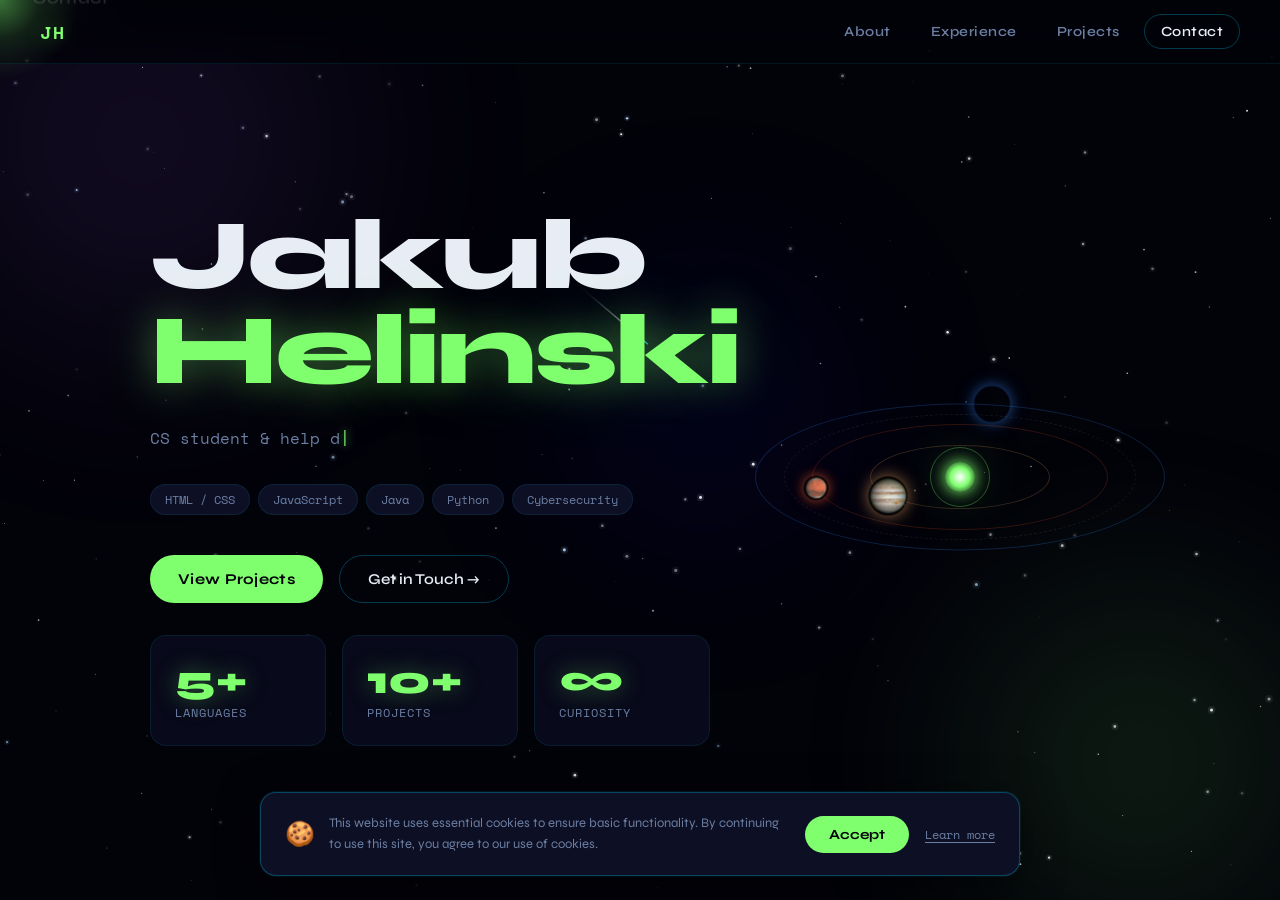
==== commit af000c63: "Remove hero tag from home section Removed the hero tag indicating availability for opportunities." ====
--- a/index.html
+++ b/index.html
@@ -60,10 +60,7 @@
   <section class="section active" id="section-home">
     <div class="hero">
       <div class="hero-content">
-        <div class="hero-tag">
-          <span class="dot"></span>
-          Available for opportunities
-        </div>
+       
         <h1 class="hero-title">
           <span class="line">Jakub</span>
           <span class="line accent">Helinski</span>
